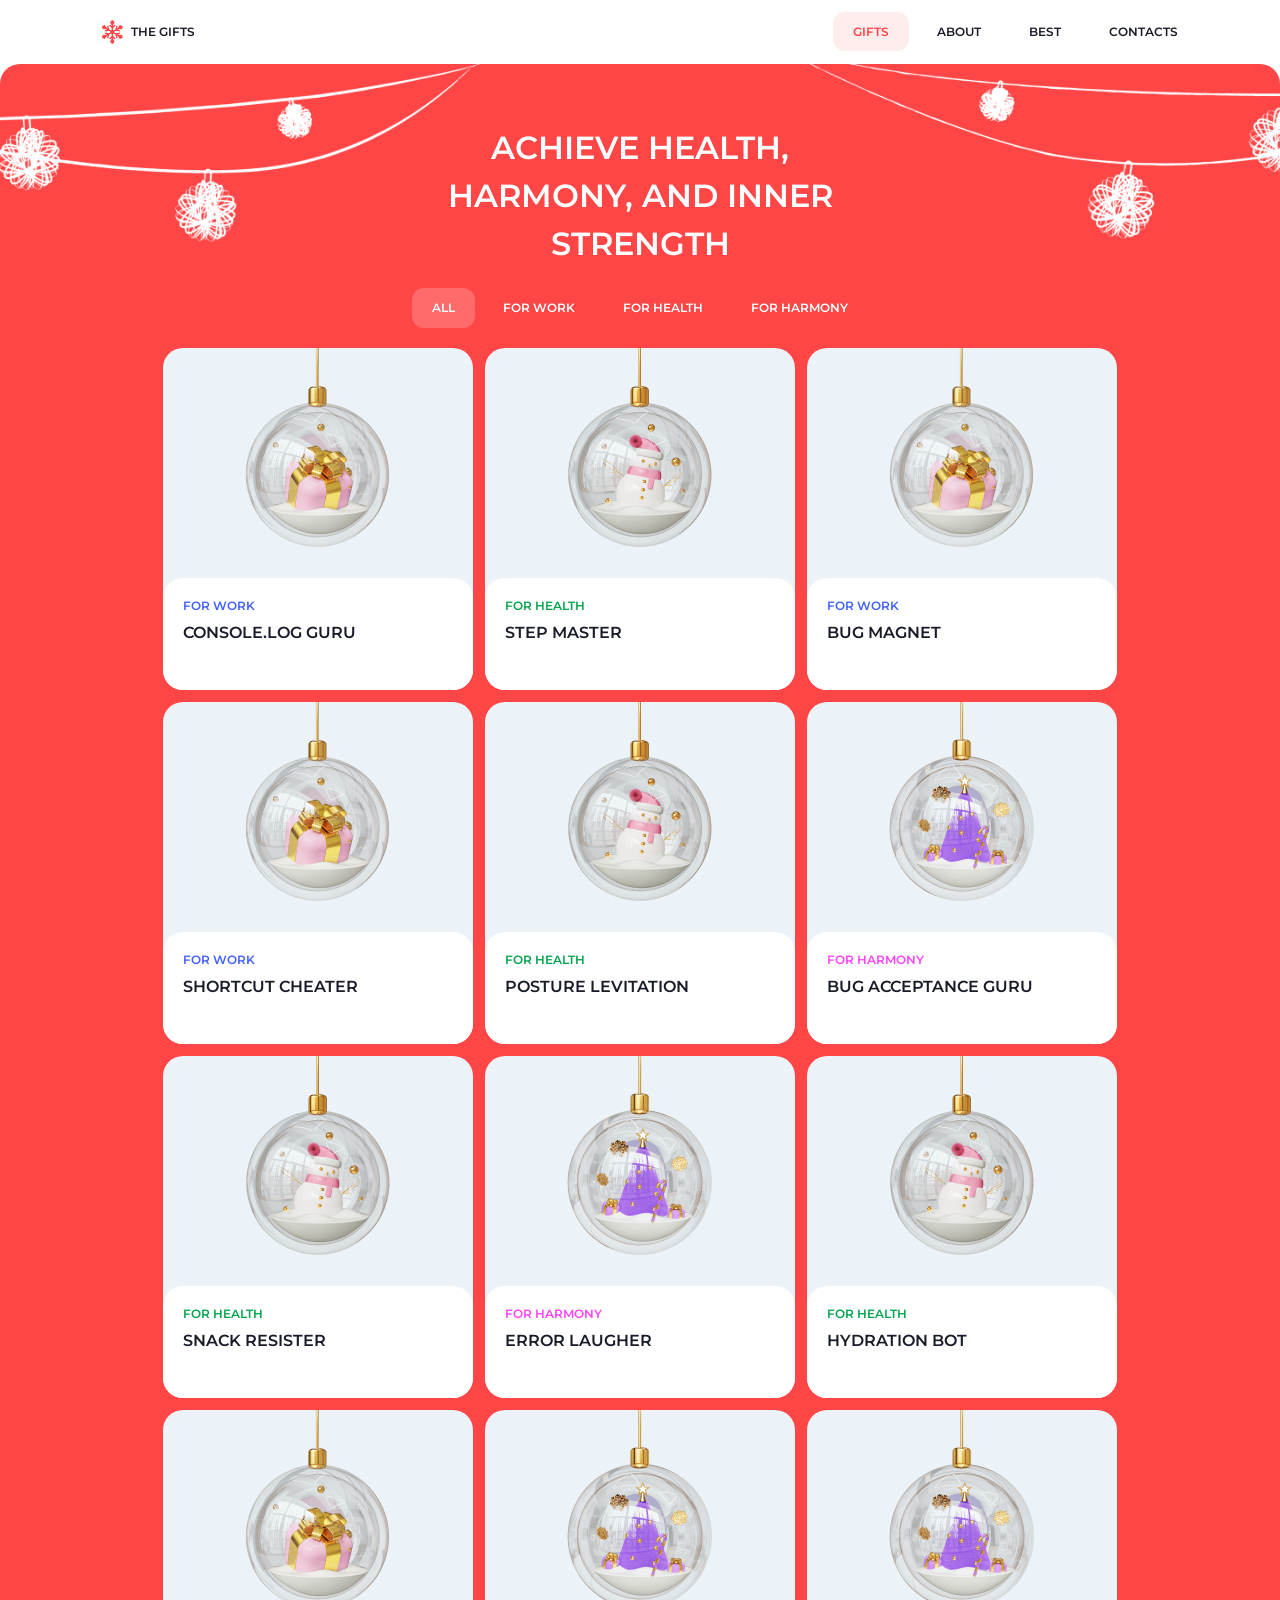
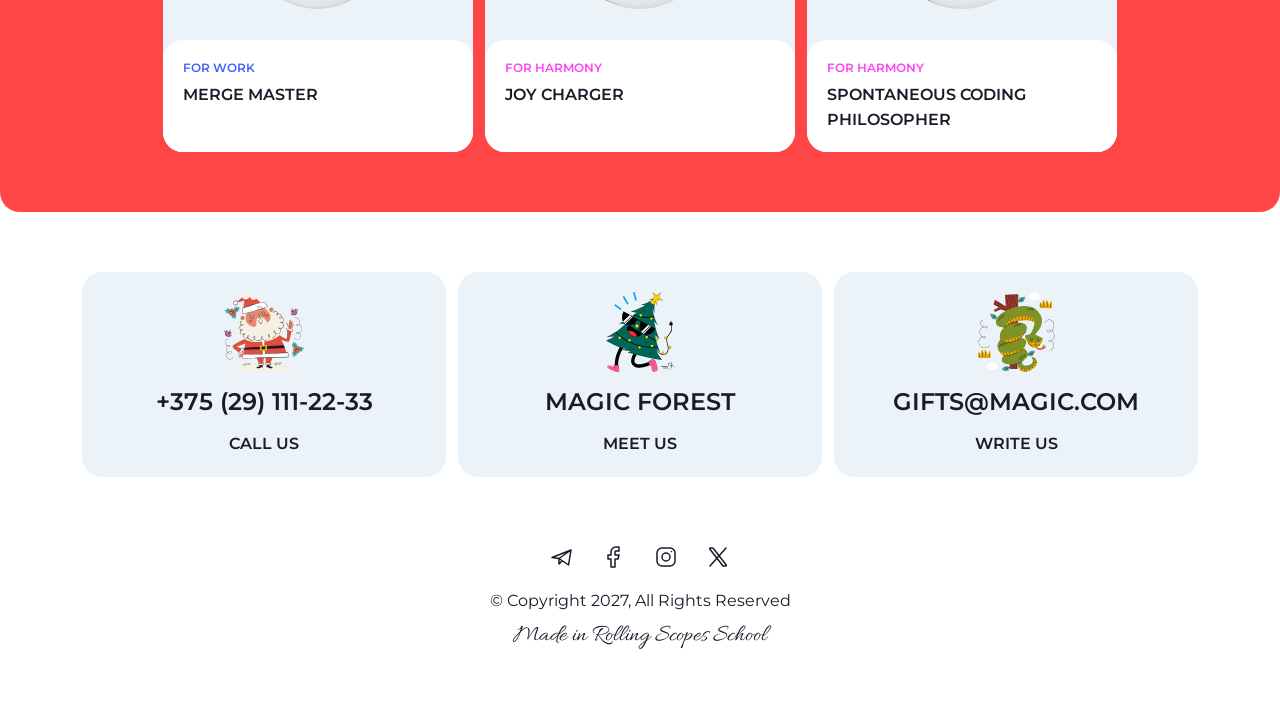
==== pages/gifts.html @ 82d33e36 "fix: remove stray tag" ====
<!DOCTYPE html>
<html lang="en">

<head>
  <meta charset="UTF-8">
  <meta name="viewport" content="width=device-width, initial-scale=1.0">
  <meta name="description" content="Best gifts in the best christmas shop">

  <link rel="icon" href="../images/Logo.svg" type="image/svg+xml" sizes="24x24">

  <link rel="stylesheet" href="../styles/main.css">

  <title>Gifts</title>
</head>

<body class="page">

  <header class="site-header page-max-width">
    <a class="logo flex-center" href="../">
      <img src="../images/Logo.svg" alt="Christmas Shop Logo">
      <h2 class="action-small"> the gifts </h2>
    </a>

    <nav class="flex-center">
      <ul class="header-nav flex-center action-small">
        <li><a class="header-nav-item current" href="../pages/gifts.html">gifts</a></li>
        <li><a class="header-nav-item" href="../about">about</a></li>
        <li><a class="header-nav-item" href="../best">best</a></li>
        <li><a class="header-nav-item" href="../contacts">contacts</a></li>
      </ul>
    </nav>

    <svg class="burger-icon" width="40" height="40" viewBox="0 0 40 40" fill="none" xmlns="http://www.w3.org/2000/svg">
      <path d="M10 16H30" stroke="#181C29" stroke-linecap="round" stroke-linejoin="round" />
      <path d="M10 24H30" stroke="#181C29" stroke-linecap="round" stroke-linejoin="round" />
    </svg>

    <div class="burger-wrapper burger-closed">
      <nav class="burger-menu action-large">
        <a class="burger-menu-item" href="../pages/gifts.html">gifts</a>
        <a class="burger-menu-item" href="../about">about</a>
        <a class="burger-menu-item" href="../best">best</a>
        <a class="burger-menu-item" href="../contacts">contacts</a>
      </nav>
    </div>
  </header>

  <main class="page-wrapper garland flex-center">
    <div class="page-max-width">
      <section class="gifts-section">
        <div class="section-container">
          <header class="max-width-430">
            <h1 class="solo-white">Achieve health, harmony, and inner strength</h1>
          </header>

          <ul class="filter white">
            <li><button class="filter-button action-small current-filter" data-filter="all">All</button></li>
            <li><button class="filter-button action-small" data-filter="work">For work</button></li>
            <li><button class="filter-button action-small" data-filter="health">For health</button></li>
            <li><button class="filter-button action-small" data-filter="harmony">For harmony</button></li>
          </ul>

          <div class="card-container gap-12 text-left">
            <article class="card" data-card-type="work">
              <div class="image-container">
                <img src="../images/gifts/gift-for-work.png" alt="Gift for work">
              </div>

              <div class="card-text">
                <span class="card-tag">For work</span>
                <h2 class="card-title">Console.log Guru</h2>
              </div>
            </article>

            <article class="card" data-card-type="health">
              <div class="image-container">
                <img src="../images/gifts/gift-for-health.png" alt="Gift for health">
              </div>

              <div class="card-text">
                <span class="card-tag">For health</span>
                <h2 class="card-title">Step master</h2>
              </div>
            </article>

            <article class="card" data-card-type="work">
              <div class="image-container">
                <img src="../images/gifts/gift-for-work.png" alt="Gift for work">
              </div>

              <div class="card-text">
                <span class="card-tag">For work</span>
                <h2 class="card-title">Bug Magnet</h2>
              </div>
            </article>

            <article class="card" data-card-type="work">
              <div class="image-container">
                <img src="../images/gifts/gift-for-work.png" alt="Gift for work">
              </div>

              <div class="card-text">
                <span class="card-tag">For work</span>
                <h2 class="card-title">Shortcut Cheater</h2>
              </div>
            </article>

            <article class="card" data-card-type="health">
              <div class="image-container">
                <img src="../images/gifts/gift-for-health.png" alt="Gift for health">
              </div>

              <div class="card-text">
                <span class="card-tag">For health</span>
                <h2 class="card-title">Posture Levitation</h2>
              </div>
            </article>

            <article class="card" data-card-type="harmony">
              <div class="image-container">
                <img src="../images/gifts/gift-for-harmony.png" alt="Gift for harmony">
              </div>

              <div class="card-text">
                <span class="card-tag">For harmony</span>
                <h2 class="card-title">Bug Acceptance Guru</h2>
              </div>
            </article>

            <article class="card" data-card-type="health">
              <div class="image-container">
                <img src="../images/gifts/gift-for-health.png" alt="Gift for health">
              </div>

              <div class="card-text">
                <span class="card-tag">For health</span>
                <h2 class="card-title">Snack Resister</h2>
              </div>
            </article>

            <article class="card" data-card-type="harmony">
              <div class="image-container">
                <img src="../images/gifts/gift-for-harmony.png" alt="Gift for harmony">
              </div>

              <div class="card-text">
                <span class="card-tag">For harmony</span>
                <h2 class="card-title">Error Laugher</h2>
              </div>
            </article>

            <article class="card" data-card-type="health">
              <div class="image-container">
                <img src="../images/gifts/gift-for-health.png" alt="Gift for health">
              </div>

              <div class="card-text">
                <span class="card-tag">For health</span>
                <h2 class="card-title">Hydration Bot</h2>
              </div>
            </article>

            <article class="card" data-card-type="work">
              <div class="image-container">
                <img src="../images/gifts/gift-for-work.png" alt="Gift for work">
              </div>

              <div class="card-text">
                <span class="card-tag">For work</span>
                <h2 class="card-title">Merge Master</h2>
              </div>
            </article>

            <article class="card" data-card-type="harmony">
              <div class="image-container">
                <img src="../images/gifts/gift-for-harmony.png" alt="Gift for harmony">
              </div>

              <div class="card-text">
                <span class="card-tag">For harmony</span>
                <h2 class="card-title">Joy Charger</h2>
              </div>
            </article>

            <article class="card" data-card-type="harmony">
              <div class="image-container">
                <img src="../images/gifts/gift-for-harmony.png" alt="Gift for harmony">
              </div>

              <div class="card-text">
                <span class="card-tag">For harmony</span>
                <h2 class="card-title">Spontaneous Coding Philosopher</h2>
              </div>
            </article>

          </div>
        </div>
      </section>
    </div>
  </main>

  <footer class="site-footer page-max-width">
    <div class="section-container">
      <nav class="nav-container">
        <ul class="footer-nav gap-12">
          <li class="nav-item-container">
            <a class="nav-item" href="tel:+375291112233">
              <div class="image-container">
                <img src="../images/footer_icons/santa-claus.svg" alt="Santa icon">
              </div>

              <p class="action-large text-hover">+375 (29) 111-22-33</p>
              <h3 class="text-hover">Call Us</h3>
            </a>
          </li>

          <li class="nav-item-container">
            <a class="nav-item" href="https://maps.app.goo.gl/f4bbJm4NXirY9v3dA">
              <div class="image-container">
                <img src="../images/footer_icons/christmas-tree.svg" alt="Christmas tree icon">
              </div>

              <p class="action-large text-hover">Magic forest</p>
              <h3 class="text-hover">Meet Us</h3>
            </a>
          </li>

          <li class="nav-item-container">
            <a class="nav-item" href="mailto:gifts@magic.com">
              <div class="image-container">
                <img src="../images/footer_icons/snake.svg" alt="Snake icon">
              </div>

              <p class="action-large text-hover">gifts@magic.com</p>
              <h3 class="text-hover">Write Us</h3>
            </a>
          </li>
        </ul>
      </nav>

      <div class="footer-container gap-12">
        <address>
          <ul class="social-media flex-center gap-12">
            <li>
              <a class="social-media-item" href="https://telegram.org">
                <svg width="24" height="24" viewBox="0 0 24 24" fill="none" xmlns="http://www.w3.org/2000/svg">
                  <path d="M9 13.5L18.5 20L21 5L2 12.5L9 13.5ZM21 5L9 13.5M9 13.5V19L12.2488 15.7229" stroke="#181C29"
                    stroke-width="1.5" stroke-linecap="round" stroke-linejoin="round" />
                </svg>
              </a>
            </li>

            <li>
              <a class="social-media-item" href="https://facebook.com">
                <svg width="24" height="24" viewBox="0 0 24 24" fill="none" xmlns="http://www.w3.org/2000/svg">
                  <path
                    d="M17 2H14C12.6739 2 11.4021 2.52678 10.4645 3.46447C9.52678 4.40215 9 5.67392 9 7V10H6V14H9V22H13V14H16L17 10H13V7C13 6.73478 13.1054 6.48043 13.2929 6.29289C13.4804 6.10536 13.7348 6 14 6H17V2Z"
                    stroke="#181C29" stroke-width="1.5" stroke-linecap="round" stroke-linejoin="round" />
                </svg>
              </a>
            </li>

            <li>
              <a class="social-media-item" href="https://instagram.com">
                <svg width="24" height="24" viewBox="0 0 24 24" fill="none" xmlns="http://www.w3.org/2000/svg">
                  <path
                    d="M12 16C14.2091 16 16 14.2091 16 12C16 9.79086 14.2091 8 12 8C9.79086 8 8 9.79086 8 12C8 14.2091 9.79086 16 12 16Z"
                    stroke="#181C29" stroke-width="1.5" stroke-linecap="round" stroke-linejoin="round" />
                  <path
                    d="M3 16V8C3 5.23858 5.23858 3 8 3H16C18.7614 3 21 5.23858 21 8V16C21 18.7614 18.7614 21 16 21H8C5.23858 21 3 18.7614 3 16Z"
                    stroke="#181C29" stroke-width="1.5" />
                  <path d="M17.5 6.51L17.51 6.49889" stroke="#181C29" stroke-width="1.5" stroke-linecap="round"
                    stroke-linejoin="round" />
                </svg>
              </a>
            </li>

            <li>
              <a class="social-media-item" href="https://x.com">
                <svg width="24" height="24" viewBox="0 0 24 24" fill="none" xmlns="http://www.w3.org/2000/svg">
                  <path
                    d="M16.8198 20.7684L3.75317 3.96836C3.44664 3.57425 3.72749 3 4.22678 3H6.70655C6.8917 3 7.06649 3.08548 7.18016 3.23164L20.2468 20.0316C20.5534 20.4258 20.2725 21 19.7732 21H17.2935C17.1083 21 16.9335 20.9145 16.8198 20.7684Z"
                    stroke="#181C29" stroke-width="1.5" />
                  <path d="M20 3L4 21" stroke="#181C29" stroke-width="1.5" stroke-linecap="round" />
                </svg>
              </a>
            </li>
          </ul>
        </address>

        <p>© Copyright 2027, All Rights Reserved</p>
        <a class="caption school-link" href="https://rs.school/courses">Made in Rolling Scopes School</a>
      </div>
    </div>
  </footer>

  <dialog class="card-modal" data-card-type="">
    <svg class="modal-close" width="40" height="40" viewBox="0 0 40 40" fill="none" xmlns="http://www.w3.org/2000/svg">
      <path d="M30 10L10 30" stroke="#181C29" stroke-width="2" stroke-linecap="round" stroke-linejoin="round" />
      <path d="M10 10L30 30" stroke="#181C29" stroke-width="2" stroke-linecap="round" stroke-linejoin="round" />
    </svg>

    <div class="image-container">
    </div>

    <div class="modal-text-wrapper">
      <span class="card-tag">Tag</span>
      <div class="modal-card-text">
        <h2 class="card-title">Title</h2>
        <p class="card-description">Description</p>
      </div>

      <div class="card-stats">
        <span class="stats-title">Adds superpowers to:</span>
        <div class="stats-wrapper">
          <div class="stat">
            <span class="stat-name">Live</span>
            <div class="stat-rating-wrapper">
              <span class="rating-amount">+0</span>
              <div class="rating-container">
                <svg width="16" height="16" viewBox="0 0 16 16" fill="none" xmlns="http://www.w3.org/2000/svg">
                  <path
                    d="M12.1959 9.88162L11.6482 9.56542L13.1158 9.17219L12.8732 8.26704L10.5005 8.90278L9.38146 8.25667C9.39689 8.17336 9.40538 8.08765 9.40538 7.99997C9.40538 7.91229 9.39692 7.82655 9.38146 7.74327L10.5005 7.09716L12.8732 7.7329L13.1158 6.82775L11.6482 6.43452L12.1959 6.11831L14.546 5.97725L14.8921 4.02063L13.0246 3.34203L11.7274 5.30677L11.1797 5.62297L11.5729 4.15545L10.6678 3.91293L10.032 6.28561L8.91226 6.93211C8.78247 6.82103 8.63242 6.73313 8.4683 6.67494V5.3828L10.2052 3.64586L9.5426 2.98325L8.46827 4.05755V3.42515L9.51792 1.32584L7.99976 0L6.48157 1.3259L7.53122 3.42521V4.05761L6.45689 2.98332L5.79429 3.64592L7.53119 5.38286V6.675C7.36708 6.73319 7.21702 6.82109 7.08724 6.93217L5.96746 6.28568L5.33171 3.91299L4.42656 4.15551L4.81979 5.62304L4.27213 5.30684L2.9749 3.34209L1.10742 4.02069L1.45349 5.97731L3.80362 6.11838L4.35128 6.43458L2.88375 6.82781L3.1263 7.73296L5.49898 7.09722L6.61807 7.74333C6.60264 7.82664 6.59414 7.91235 6.59414 8.00003C6.59414 8.08771 6.60261 8.17345 6.61807 8.25673L5.49898 8.90285L3.1263 8.2671L2.88375 9.17226L4.35128 9.56548L3.80362 9.88169L1.45349 10.0227L1.10742 11.9793L2.97493 12.6579L4.27216 10.6932L4.81985 10.377L4.42662 11.8445L5.33177 12.087L5.96752 9.71435L7.0873 9.06786C7.21708 9.17894 7.36714 9.26684 7.53125 9.32503V10.6172L5.79435 12.3541L6.45696 13.0167L7.53129 11.9424V12.5748L6.48163 14.6741L7.99983 16L9.51802 14.6741L8.46837 12.5748V11.9424L9.5427 13.0167L10.2053 12.3541L8.4684 10.6172V9.32503C8.63251 9.26684 8.78257 9.17894 8.91235 9.06786L10.0321 9.71435L10.6679 12.087L11.573 11.8445L11.1798 10.377L11.7275 10.6932L13.0247 12.6579L14.8922 11.9793L14.5462 10.0227L12.1959 9.88162Z"
                    fill="#FF4646" fill-opacity="0.1" />
                </svg>
                <svg width="16" height="16" viewBox="0 0 16 16" fill="none" xmlns="http://www.w3.org/2000/svg">
                  <path
                    d="M12.1959 9.88162L11.6482 9.56542L13.1158 9.17219L12.8732 8.26704L10.5005 8.90278L9.38146 8.25667C9.39689 8.17336 9.40538 8.08765 9.40538 7.99997C9.40538 7.91229 9.39692 7.82655 9.38146 7.74327L10.5005 7.09716L12.8732 7.7329L13.1158 6.82775L11.6482 6.43452L12.1959 6.11831L14.546 5.97725L14.8921 4.02063L13.0246 3.34203L11.7274 5.30677L11.1797 5.62297L11.5729 4.15545L10.6678 3.91293L10.032 6.28561L8.91226 6.93211C8.78247 6.82103 8.63242 6.73313 8.4683 6.67494V5.3828L10.2052 3.64586L9.5426 2.98325L8.46827 4.05755V3.42515L9.51792 1.32584L7.99976 0L6.48157 1.3259L7.53122 3.42521V4.05761L6.45689 2.98332L5.79429 3.64592L7.53119 5.38286V6.675C7.36708 6.73319 7.21702 6.82109 7.08724 6.93217L5.96746 6.28568L5.33171 3.91299L4.42656 4.15551L4.81979 5.62304L4.27213 5.30684L2.9749 3.34209L1.10742 4.02069L1.45349 5.97731L3.80362 6.11838L4.35128 6.43458L2.88375 6.82781L3.1263 7.73296L5.49898 7.09722L6.61807 7.74333C6.60264 7.82664 6.59414 7.91235 6.59414 8.00003C6.59414 8.08771 6.60261 8.17345 6.61807 8.25673L5.49898 8.90285L3.1263 8.2671L2.88375 9.17226L4.35128 9.56548L3.80362 9.88169L1.45349 10.0227L1.10742 11.9793L2.97493 12.6579L4.27216 10.6932L4.81985 10.377L4.42662 11.8445L5.33177 12.087L5.96752 9.71435L7.0873 9.06786C7.21708 9.17894 7.36714 9.26684 7.53125 9.32503V10.6172L5.79435 12.3541L6.45696 13.0167L7.53129 11.9424V12.5748L6.48163 14.6741L7.99983 16L9.51802 14.6741L8.46837 12.5748V11.9424L9.5427 13.0167L10.2053 12.3541L8.4684 10.6172V9.32503C8.63251 9.26684 8.78257 9.17894 8.91235 9.06786L10.0321 9.71435L10.6679 12.087L11.573 11.8445L11.1798 10.377L11.7275 10.6932L13.0247 12.6579L14.8922 11.9793L14.5462 10.0227L12.1959 9.88162Z"
                    fill="#FF4646" fill-opacity="0.1" />
                </svg>
                <svg width="16" height="16" viewBox="0 0 16 16" fill="none" xmlns="http://www.w3.org/2000/svg">
                  <path
                    d="M12.1959 9.88162L11.6482 9.56542L13.1158 9.17219L12.8732 8.26704L10.5005 8.90278L9.38146 8.25667C9.39689 8.17336 9.40538 8.08765 9.40538 7.99997C9.40538 7.91229 9.39692 7.82655 9.38146 7.74327L10.5005 7.09716L12.8732 7.7329L13.1158 6.82775L11.6482 6.43452L12.1959 6.11831L14.546 5.97725L14.8921 4.02063L13.0246 3.34203L11.7274 5.30677L11.1797 5.62297L11.5729 4.15545L10.6678 3.91293L10.032 6.28561L8.91226 6.93211C8.78247 6.82103 8.63242 6.73313 8.4683 6.67494V5.3828L10.2052 3.64586L9.5426 2.98325L8.46827 4.05755V3.42515L9.51792 1.32584L7.99976 0L6.48157 1.3259L7.53122 3.42521V4.05761L6.45689 2.98332L5.79429 3.64592L7.53119 5.38286V6.675C7.36708 6.73319 7.21702 6.82109 7.08724 6.93217L5.96746 6.28568L5.33171 3.91299L4.42656 4.15551L4.81979 5.62304L4.27213 5.30684L2.9749 3.34209L1.10742 4.02069L1.45349 5.97731L3.80362 6.11838L4.35128 6.43458L2.88375 6.82781L3.1263 7.73296L5.49898 7.09722L6.61807 7.74333C6.60264 7.82664 6.59414 7.91235 6.59414 8.00003C6.59414 8.08771 6.60261 8.17345 6.61807 8.25673L5.49898 8.90285L3.1263 8.2671L2.88375 9.17226L4.35128 9.56548L3.80362 9.88169L1.45349 10.0227L1.10742 11.9793L2.97493 12.6579L4.27216 10.6932L4.81985 10.377L4.42662 11.8445L5.33177 12.087L5.96752 9.71435L7.0873 9.06786C7.21708 9.17894 7.36714 9.26684 7.53125 9.32503V10.6172L5.79435 12.3541L6.45696 13.0167L7.53129 11.9424V12.5748L6.48163 14.6741L7.99983 16L9.51802 14.6741L8.46837 12.5748V11.9424L9.5427 13.0167L10.2053 12.3541L8.4684 10.6172V9.32503C8.63251 9.26684 8.78257 9.17894 8.91235 9.06786L10.0321 9.71435L10.6679 12.087L11.573 11.8445L11.1798 10.377L11.7275 10.6932L13.0247 12.6579L14.8922 11.9793L14.5462 10.0227L12.1959 9.88162Z"
                    fill="#FF4646" fill-opacity="0.1" />
                </svg>
                <svg width="16" height="16" viewBox="0 0 16 16" fill="none" xmlns="http://www.w3.org/2000/svg">
                  <path
                    d="M12.1959 9.88162L11.6482 9.56542L13.1158 9.17219L12.8732 8.26704L10.5005 8.90278L9.38146 8.25667C9.39689 8.17336 9.40538 8.08765 9.40538 7.99997C9.40538 7.91229 9.39692 7.82655 9.38146 7.74327L10.5005 7.09716L12.8732 7.7329L13.1158 6.82775L11.6482 6.43452L12.1959 6.11831L14.546 5.97725L14.8921 4.02063L13.0246 3.34203L11.7274 5.30677L11.1797 5.62297L11.5729 4.15545L10.6678 3.91293L10.032 6.28561L8.91226 6.93211C8.78247 6.82103 8.63242 6.73313 8.4683 6.67494V5.3828L10.2052 3.64586L9.5426 2.98325L8.46827 4.05755V3.42515L9.51792 1.32584L7.99976 0L6.48157 1.3259L7.53122 3.42521V4.05761L6.45689 2.98332L5.79429 3.64592L7.53119 5.38286V6.675C7.36708 6.73319 7.21702 6.82109 7.08724 6.93217L5.96746 6.28568L5.33171 3.91299L4.42656 4.15551L4.81979 5.62304L4.27213 5.30684L2.9749 3.34209L1.10742 4.02069L1.45349 5.97731L3.80362 6.11838L4.35128 6.43458L2.88375 6.82781L3.1263 7.73296L5.49898 7.09722L6.61807 7.74333C6.60264 7.82664 6.59414 7.91235 6.59414 8.00003C6.59414 8.08771 6.60261 8.17345 6.61807 8.25673L5.49898 8.90285L3.1263 8.2671L2.88375 9.17226L4.35128 9.56548L3.80362 9.88169L1.45349 10.0227L1.10742 11.9793L2.97493 12.6579L4.27216 10.6932L4.81985 10.377L4.42662 11.8445L5.33177 12.087L5.96752 9.71435L7.0873 9.06786C7.21708 9.17894 7.36714 9.26684 7.53125 9.32503V10.6172L5.79435 12.3541L6.45696 13.0167L7.53129 11.9424V12.5748L6.48163 14.6741L7.99983 16L9.51802 14.6741L8.46837 12.5748V11.9424L9.5427 13.0167L10.2053 12.3541L8.4684 10.6172V9.32503C8.63251 9.26684 8.78257 9.17894 8.91235 9.06786L10.0321 9.71435L10.6679 12.087L11.573 11.8445L11.1798 10.377L11.7275 10.6932L13.0247 12.6579L14.8922 11.9793L14.5462 10.0227L12.1959 9.88162Z"
                    fill="#FF4646" fill-opacity="0.1" />
                </svg>
                <svg width="16" height="16" viewBox="0 0 16 16" fill="none" xmlns="http://www.w3.org/2000/svg">
                  <path
                    d="M12.1959 9.88162L11.6482 9.56542L13.1158 9.17219L12.8732 8.26704L10.5005 8.90278L9.38146 8.25667C9.39689 8.17336 9.40538 8.08765 9.40538 7.99997C9.40538 7.91229 9.39692 7.82655 9.38146 7.74327L10.5005 7.09716L12.8732 7.7329L13.1158 6.82775L11.6482 6.43452L12.1959 6.11831L14.546 5.97725L14.8921 4.02063L13.0246 3.34203L11.7274 5.30677L11.1797 5.62297L11.5729 4.15545L10.6678 3.91293L10.032 6.28561L8.91226 6.93211C8.78247 6.82103 8.63242 6.73313 8.4683 6.67494V5.3828L10.2052 3.64586L9.5426 2.98325L8.46827 4.05755V3.42515L9.51792 1.32584L7.99976 0L6.48157 1.3259L7.53122 3.42521V4.05761L6.45689 2.98332L5.79429 3.64592L7.53119 5.38286V6.675C7.36708 6.73319 7.21702 6.82109 7.08724 6.93217L5.96746 6.28568L5.33171 3.91299L4.42656 4.15551L4.81979 5.62304L4.27213 5.30684L2.9749 3.34209L1.10742 4.02069L1.45349 5.97731L3.80362 6.11838L4.35128 6.43458L2.88375 6.82781L3.1263 7.73296L5.49898 7.09722L6.61807 7.74333C6.60264 7.82664 6.59414 7.91235 6.59414 8.00003C6.59414 8.08771 6.60261 8.17345 6.61807 8.25673L5.49898 8.90285L3.1263 8.2671L2.88375 9.17226L4.35128 9.56548L3.80362 9.88169L1.45349 10.0227L1.10742 11.9793L2.97493 12.6579L4.27216 10.6932L4.81985 10.377L4.42662 11.8445L5.33177 12.087L5.96752 9.71435L7.0873 9.06786C7.21708 9.17894 7.36714 9.26684 7.53125 9.32503V10.6172L5.79435 12.3541L6.45696 13.0167L7.53129 11.9424V12.5748L6.48163 14.6741L7.99983 16L9.51802 14.6741L8.46837 12.5748V11.9424L9.5427 13.0167L10.2053 12.3541L8.4684 10.6172V9.32503C8.63251 9.26684 8.78257 9.17894 8.91235 9.06786L10.0321 9.71435L10.6679 12.087L11.573 11.8445L11.1798 10.377L11.7275 10.6932L13.0247 12.6579L14.8922 11.9793L14.5462 10.0227L12.1959 9.88162Z"
                    fill="#FF4646" fill-opacity="0.1" />
                </svg>
              </div>
            </div>
          </div>

          <div class="stat">
            <span class="stat-name">Create</span>
            <div class="stat-rating-wrapper">
              <span class="rating-amount">+0</span>
              <div class="rating-container">
                <svg width="16" height="16" viewBox="0 0 16 16" fill="none" xmlns="http://www.w3.org/2000/svg">
                  <path
                    d="M12.1959 9.88162L11.6482 9.56542L13.1158 9.17219L12.8732 8.26704L10.5005 8.90278L9.38146 8.25667C9.39689 8.17336 9.40538 8.08765 9.40538 7.99997C9.40538 7.91229 9.39692 7.82655 9.38146 7.74327L10.5005 7.09716L12.8732 7.7329L13.1158 6.82775L11.6482 6.43452L12.1959 6.11831L14.546 5.97725L14.8921 4.02063L13.0246 3.34203L11.7274 5.30677L11.1797 5.62297L11.5729 4.15545L10.6678 3.91293L10.032 6.28561L8.91226 6.93211C8.78247 6.82103 8.63242 6.73313 8.4683 6.67494V5.3828L10.2052 3.64586L9.5426 2.98325L8.46827 4.05755V3.42515L9.51792 1.32584L7.99976 0L6.48157 1.3259L7.53122 3.42521V4.05761L6.45689 2.98332L5.79429 3.64592L7.53119 5.38286V6.675C7.36708 6.73319 7.21702 6.82109 7.08724 6.93217L5.96746 6.28568L5.33171 3.91299L4.42656 4.15551L4.81979 5.62304L4.27213 5.30684L2.9749 3.34209L1.10742 4.02069L1.45349 5.97731L3.80362 6.11838L4.35128 6.43458L2.88375 6.82781L3.1263 7.73296L5.49898 7.09722L6.61807 7.74333C6.60264 7.82664 6.59414 7.91235 6.59414 8.00003C6.59414 8.08771 6.60261 8.17345 6.61807 8.25673L5.49898 8.90285L3.1263 8.2671L2.88375 9.17226L4.35128 9.56548L3.80362 9.88169L1.45349 10.0227L1.10742 11.9793L2.97493 12.6579L4.27216 10.6932L4.81985 10.377L4.42662 11.8445L5.33177 12.087L5.96752 9.71435L7.0873 9.06786C7.21708 9.17894 7.36714 9.26684 7.53125 9.32503V10.6172L5.79435 12.3541L6.45696 13.0167L7.53129 11.9424V12.5748L6.48163 14.6741L7.99983 16L9.51802 14.6741L8.46837 12.5748V11.9424L9.5427 13.0167L10.2053 12.3541L8.4684 10.6172V9.32503C8.63251 9.26684 8.78257 9.17894 8.91235 9.06786L10.0321 9.71435L10.6679 12.087L11.573 11.8445L11.1798 10.377L11.7275 10.6932L13.0247 12.6579L14.8922 11.9793L14.5462 10.0227L12.1959 9.88162Z"
                    fill="#FF4646" fill-opacity="0.1" />
                </svg>
                <svg width="16" height="16" viewBox="0 0 16 16" fill="none" xmlns="http://www.w3.org/2000/svg">
                  <path
                    d="M12.1959 9.88162L11.6482 9.56542L13.1158 9.17219L12.8732 8.26704L10.5005 8.90278L9.38146 8.25667C9.39689 8.17336 9.40538 8.08765 9.40538 7.99997C9.40538 7.91229 9.39692 7.82655 9.38146 7.74327L10.5005 7.09716L12.8732 7.7329L13.1158 6.82775L11.6482 6.43452L12.1959 6.11831L14.546 5.97725L14.8921 4.02063L13.0246 3.34203L11.7274 5.30677L11.1797 5.62297L11.5729 4.15545L10.6678 3.91293L10.032 6.28561L8.91226 6.93211C8.78247 6.82103 8.63242 6.73313 8.4683 6.67494V5.3828L10.2052 3.64586L9.5426 2.98325L8.46827 4.05755V3.42515L9.51792 1.32584L7.99976 0L6.48157 1.3259L7.53122 3.42521V4.05761L6.45689 2.98332L5.79429 3.64592L7.53119 5.38286V6.675C7.36708 6.73319 7.21702 6.82109 7.08724 6.93217L5.96746 6.28568L5.33171 3.91299L4.42656 4.15551L4.81979 5.62304L4.27213 5.30684L2.9749 3.34209L1.10742 4.02069L1.45349 5.97731L3.80362 6.11838L4.35128 6.43458L2.88375 6.82781L3.1263 7.73296L5.49898 7.09722L6.61807 7.74333C6.60264 7.82664 6.59414 7.91235 6.59414 8.00003C6.59414 8.08771 6.60261 8.17345 6.61807 8.25673L5.49898 8.90285L3.1263 8.2671L2.88375 9.17226L4.35128 9.56548L3.80362 9.88169L1.45349 10.0227L1.10742 11.9793L2.97493 12.6579L4.27216 10.6932L4.81985 10.377L4.42662 11.8445L5.33177 12.087L5.96752 9.71435L7.0873 9.06786C7.21708 9.17894 7.36714 9.26684 7.53125 9.32503V10.6172L5.79435 12.3541L6.45696 13.0167L7.53129 11.9424V12.5748L6.48163 14.6741L7.99983 16L9.51802 14.6741L8.46837 12.5748V11.9424L9.5427 13.0167L10.2053 12.3541L8.4684 10.6172V9.32503C8.63251 9.26684 8.78257 9.17894 8.91235 9.06786L10.0321 9.71435L10.6679 12.087L11.573 11.8445L11.1798 10.377L11.7275 10.6932L13.0247 12.6579L14.8922 11.9793L14.5462 10.0227L12.1959 9.88162Z"
                    fill="#FF4646" fill-opacity="0.1" />
                </svg>
                <svg width="16" height="16" viewBox="0 0 16 16" fill="none" xmlns="http://www.w3.org/2000/svg">
                  <path
                    d="M12.1959 9.88162L11.6482 9.56542L13.1158 9.17219L12.8732 8.26704L10.5005 8.90278L9.38146 8.25667C9.39689 8.17336 9.40538 8.08765 9.40538 7.99997C9.40538 7.91229 9.39692 7.82655 9.38146 7.74327L10.5005 7.09716L12.8732 7.7329L13.1158 6.82775L11.6482 6.43452L12.1959 6.11831L14.546 5.97725L14.8921 4.02063L13.0246 3.34203L11.7274 5.30677L11.1797 5.62297L11.5729 4.15545L10.6678 3.91293L10.032 6.28561L8.91226 6.93211C8.78247 6.82103 8.63242 6.73313 8.4683 6.67494V5.3828L10.2052 3.64586L9.5426 2.98325L8.46827 4.05755V3.42515L9.51792 1.32584L7.99976 0L6.48157 1.3259L7.53122 3.42521V4.05761L6.45689 2.98332L5.79429 3.64592L7.53119 5.38286V6.675C7.36708 6.73319 7.21702 6.82109 7.08724 6.93217L5.96746 6.28568L5.33171 3.91299L4.42656 4.15551L4.81979 5.62304L4.27213 5.30684L2.9749 3.34209L1.10742 4.02069L1.45349 5.97731L3.80362 6.11838L4.35128 6.43458L2.88375 6.82781L3.1263 7.73296L5.49898 7.09722L6.61807 7.74333C6.60264 7.82664 6.59414 7.91235 6.59414 8.00003C6.59414 8.08771 6.60261 8.17345 6.61807 8.25673L5.49898 8.90285L3.1263 8.2671L2.88375 9.17226L4.35128 9.56548L3.80362 9.88169L1.45349 10.0227L1.10742 11.9793L2.97493 12.6579L4.27216 10.6932L4.81985 10.377L4.42662 11.8445L5.33177 12.087L5.96752 9.71435L7.0873 9.06786C7.21708 9.17894 7.36714 9.26684 7.53125 9.32503V10.6172L5.79435 12.3541L6.45696 13.0167L7.53129 11.9424V12.5748L6.48163 14.6741L7.99983 16L9.51802 14.6741L8.46837 12.5748V11.9424L9.5427 13.0167L10.2053 12.3541L8.4684 10.6172V9.32503C8.63251 9.26684 8.78257 9.17894 8.91235 9.06786L10.0321 9.71435L10.6679 12.087L11.573 11.8445L11.1798 10.377L11.7275 10.6932L13.0247 12.6579L14.8922 11.9793L14.5462 10.0227L12.1959 9.88162Z"
                    fill="#FF4646" fill-opacity="0.1" />
                </svg>
                <svg width="16" height="16" viewBox="0 0 16 16" fill="none" xmlns="http://www.w3.org/2000/svg">
                  <path
                    d="M12.1959 9.88162L11.6482 9.56542L13.1158 9.17219L12.8732 8.26704L10.5005 8.90278L9.38146 8.25667C9.39689 8.17336 9.40538 8.08765 9.40538 7.99997C9.40538 7.91229 9.39692 7.82655 9.38146 7.74327L10.5005 7.09716L12.8732 7.7329L13.1158 6.82775L11.6482 6.43452L12.1959 6.11831L14.546 5.97725L14.8921 4.02063L13.0246 3.34203L11.7274 5.30677L11.1797 5.62297L11.5729 4.15545L10.6678 3.91293L10.032 6.28561L8.91226 6.93211C8.78247 6.82103 8.63242 6.73313 8.4683 6.67494V5.3828L10.2052 3.64586L9.5426 2.98325L8.46827 4.05755V3.42515L9.51792 1.32584L7.99976 0L6.48157 1.3259L7.53122 3.42521V4.05761L6.45689 2.98332L5.79429 3.64592L7.53119 5.38286V6.675C7.36708 6.73319 7.21702 6.82109 7.08724 6.93217L5.96746 6.28568L5.33171 3.91299L4.42656 4.15551L4.81979 5.62304L4.27213 5.30684L2.9749 3.34209L1.10742 4.02069L1.45349 5.97731L3.80362 6.11838L4.35128 6.43458L2.88375 6.82781L3.1263 7.73296L5.49898 7.09722L6.61807 7.74333C6.60264 7.82664 6.59414 7.91235 6.59414 8.00003C6.59414 8.08771 6.60261 8.17345 6.61807 8.25673L5.49898 8.90285L3.1263 8.2671L2.88375 9.17226L4.35128 9.56548L3.80362 9.88169L1.45349 10.0227L1.10742 11.9793L2.97493 12.6579L4.27216 10.6932L4.81985 10.377L4.42662 11.8445L5.33177 12.087L5.96752 9.71435L7.0873 9.06786C7.21708 9.17894 7.36714 9.26684 7.53125 9.32503V10.6172L5.79435 12.3541L6.45696 13.0167L7.53129 11.9424V12.5748L6.48163 14.6741L7.99983 16L9.51802 14.6741L8.46837 12.5748V11.9424L9.5427 13.0167L10.2053 12.3541L8.4684 10.6172V9.32503C8.63251 9.26684 8.78257 9.17894 8.91235 9.06786L10.0321 9.71435L10.6679 12.087L11.573 11.8445L11.1798 10.377L11.7275 10.6932L13.0247 12.6579L14.8922 11.9793L14.5462 10.0227L12.1959 9.88162Z"
                    fill="#FF4646" fill-opacity="0.1" />
                </svg>
                <svg width="16" height="16" viewBox="0 0 16 16" fill="none" xmlns="http://www.w3.org/2000/svg">
                  <path
                    d="M12.1959 9.88162L11.6482 9.56542L13.1158 9.17219L12.8732 8.26704L10.5005 8.90278L9.38146 8.25667C9.39689 8.17336 9.40538 8.08765 9.40538 7.99997C9.40538 7.91229 9.39692 7.82655 9.38146 7.74327L10.5005 7.09716L12.8732 7.7329L13.1158 6.82775L11.6482 6.43452L12.1959 6.11831L14.546 5.97725L14.8921 4.02063L13.0246 3.34203L11.7274 5.30677L11.1797 5.62297L11.5729 4.15545L10.6678 3.91293L10.032 6.28561L8.91226 6.93211C8.78247 6.82103 8.63242 6.73313 8.4683 6.67494V5.3828L10.2052 3.64586L9.5426 2.98325L8.46827 4.05755V3.42515L9.51792 1.32584L7.99976 0L6.48157 1.3259L7.53122 3.42521V4.05761L6.45689 2.98332L5.79429 3.64592L7.53119 5.38286V6.675C7.36708 6.73319 7.21702 6.82109 7.08724 6.93217L5.96746 6.28568L5.33171 3.91299L4.42656 4.15551L4.81979 5.62304L4.27213 5.30684L2.9749 3.34209L1.10742 4.02069L1.45349 5.97731L3.80362 6.11838L4.35128 6.43458L2.88375 6.82781L3.1263 7.73296L5.49898 7.09722L6.61807 7.74333C6.60264 7.82664 6.59414 7.91235 6.59414 8.00003C6.59414 8.08771 6.60261 8.17345 6.61807 8.25673L5.49898 8.90285L3.1263 8.2671L2.88375 9.17226L4.35128 9.56548L3.80362 9.88169L1.45349 10.0227L1.10742 11.9793L2.97493 12.6579L4.27216 10.6932L4.81985 10.377L4.42662 11.8445L5.33177 12.087L5.96752 9.71435L7.0873 9.06786C7.21708 9.17894 7.36714 9.26684 7.53125 9.32503V10.6172L5.79435 12.3541L6.45696 13.0167L7.53129 11.9424V12.5748L6.48163 14.6741L7.99983 16L9.51802 14.6741L8.46837 12.5748V11.9424L9.5427 13.0167L10.2053 12.3541L8.4684 10.6172V9.32503C8.63251 9.26684 8.78257 9.17894 8.91235 9.06786L10.0321 9.71435L10.6679 12.087L11.573 11.8445L11.1798 10.377L11.7275 10.6932L13.0247 12.6579L14.8922 11.9793L14.5462 10.0227L12.1959 9.88162Z"
                    fill="#FF4646" fill-opacity="0.1" />
                </svg>
              </div>
            </div>
          </div>

          <div class="stat">
            <span class="stat-name">Love</span>
            <div class="stat-rating-wrapper">
              <span class="rating-amount">+0</span>
              <div class="rating-container">
                <svg width="16" height="16" viewBox="0 0 16 16" fill="none" xmlns="http://www.w3.org/2000/svg">
                  <path
                    d="M12.1959 9.88162L11.6482 9.56542L13.1158 9.17219L12.8732 8.26704L10.5005 8.90278L9.38146 8.25667C9.39689 8.17336 9.40538 8.08765 9.40538 7.99997C9.40538 7.91229 9.39692 7.82655 9.38146 7.74327L10.5005 7.09716L12.8732 7.7329L13.1158 6.82775L11.6482 6.43452L12.1959 6.11831L14.546 5.97725L14.8921 4.02063L13.0246 3.34203L11.7274 5.30677L11.1797 5.62297L11.5729 4.15545L10.6678 3.91293L10.032 6.28561L8.91226 6.93211C8.78247 6.82103 8.63242 6.73313 8.4683 6.67494V5.3828L10.2052 3.64586L9.5426 2.98325L8.46827 4.05755V3.42515L9.51792 1.32584L7.99976 0L6.48157 1.3259L7.53122 3.42521V4.05761L6.45689 2.98332L5.79429 3.64592L7.53119 5.38286V6.675C7.36708 6.73319 7.21702 6.82109 7.08724 6.93217L5.96746 6.28568L5.33171 3.91299L4.42656 4.15551L4.81979 5.62304L4.27213 5.30684L2.9749 3.34209L1.10742 4.02069L1.45349 5.97731L3.80362 6.11838L4.35128 6.43458L2.88375 6.82781L3.1263 7.73296L5.49898 7.09722L6.61807 7.74333C6.60264 7.82664 6.59414 7.91235 6.59414 8.00003C6.59414 8.08771 6.60261 8.17345 6.61807 8.25673L5.49898 8.90285L3.1263 8.2671L2.88375 9.17226L4.35128 9.56548L3.80362 9.88169L1.45349 10.0227L1.10742 11.9793L2.97493 12.6579L4.27216 10.6932L4.81985 10.377L4.42662 11.8445L5.33177 12.087L5.96752 9.71435L7.0873 9.06786C7.21708 9.17894 7.36714 9.26684 7.53125 9.32503V10.6172L5.79435 12.3541L6.45696 13.0167L7.53129 11.9424V12.5748L6.48163 14.6741L7.99983 16L9.51802 14.6741L8.46837 12.5748V11.9424L9.5427 13.0167L10.2053 12.3541L8.4684 10.6172V9.32503C8.63251 9.26684 8.78257 9.17894 8.91235 9.06786L10.0321 9.71435L10.6679 12.087L11.573 11.8445L11.1798 10.377L11.7275 10.6932L13.0247 12.6579L14.8922 11.9793L14.5462 10.0227L12.1959 9.88162Z"
                    fill="#FF4646" fill-opacity="0.1" />
                </svg>
                <svg width="16" height="16" viewBox="0 0 16 16" fill="none" xmlns="http://www.w3.org/2000/svg">
                  <path
                    d="M12.1959 9.88162L11.6482 9.56542L13.1158 9.17219L12.8732 8.26704L10.5005 8.90278L9.38146 8.25667C9.39689 8.17336 9.40538 8.08765 9.40538 7.99997C9.40538 7.91229 9.39692 7.82655 9.38146 7.74327L10.5005 7.09716L12.8732 7.7329L13.1158 6.82775L11.6482 6.43452L12.1959 6.11831L14.546 5.97725L14.8921 4.02063L13.0246 3.34203L11.7274 5.30677L11.1797 5.62297L11.5729 4.15545L10.6678 3.91293L10.032 6.28561L8.91226 6.93211C8.78247 6.82103 8.63242 6.73313 8.4683 6.67494V5.3828L10.2052 3.64586L9.5426 2.98325L8.46827 4.05755V3.42515L9.51792 1.32584L7.99976 0L6.48157 1.3259L7.53122 3.42521V4.05761L6.45689 2.98332L5.79429 3.64592L7.53119 5.38286V6.675C7.36708 6.73319 7.21702 6.82109 7.08724 6.93217L5.96746 6.28568L5.33171 3.91299L4.42656 4.15551L4.81979 5.62304L4.27213 5.30684L2.9749 3.34209L1.10742 4.02069L1.45349 5.97731L3.80362 6.11838L4.35128 6.43458L2.88375 6.82781L3.1263 7.73296L5.49898 7.09722L6.61807 7.74333C6.60264 7.82664 6.59414 7.91235 6.59414 8.00003C6.59414 8.08771 6.60261 8.17345 6.61807 8.25673L5.49898 8.90285L3.1263 8.2671L2.88375 9.17226L4.35128 9.56548L3.80362 9.88169L1.45349 10.0227L1.10742 11.9793L2.97493 12.6579L4.27216 10.6932L4.81985 10.377L4.42662 11.8445L5.33177 12.087L5.96752 9.71435L7.0873 9.06786C7.21708 9.17894 7.36714 9.26684 7.53125 9.32503V10.6172L5.79435 12.3541L6.45696 13.0167L7.53129 11.9424V12.5748L6.48163 14.6741L7.99983 16L9.51802 14.6741L8.46837 12.5748V11.9424L9.5427 13.0167L10.2053 12.3541L8.4684 10.6172V9.32503C8.63251 9.26684 8.78257 9.17894 8.91235 9.06786L10.0321 9.71435L10.6679 12.087L11.573 11.8445L11.1798 10.377L11.7275 10.6932L13.0247 12.6579L14.8922 11.9793L14.5462 10.0227L12.1959 9.88162Z"
                    fill="#FF4646" fill-opacity="0.1" />
                </svg>
                <svg width="16" height="16" viewBox="0 0 16 16" fill="none" xmlns="http://www.w3.org/2000/svg">
                  <path
                    d="M12.1959 9.88162L11.6482 9.56542L13.1158 9.17219L12.8732 8.26704L10.5005 8.90278L9.38146 8.25667C9.39689 8.17336 9.40538 8.08765 9.40538 7.99997C9.40538 7.91229 9.39692 7.82655 9.38146 7.74327L10.5005 7.09716L12.8732 7.7329L13.1158 6.82775L11.6482 6.43452L12.1959 6.11831L14.546 5.97725L14.8921 4.02063L13.0246 3.34203L11.7274 5.30677L11.1797 5.62297L11.5729 4.15545L10.6678 3.91293L10.032 6.28561L8.91226 6.93211C8.78247 6.82103 8.63242 6.73313 8.4683 6.67494V5.3828L10.2052 3.64586L9.5426 2.98325L8.46827 4.05755V3.42515L9.51792 1.32584L7.99976 0L6.48157 1.3259L7.53122 3.42521V4.05761L6.45689 2.98332L5.79429 3.64592L7.53119 5.38286V6.675C7.36708 6.73319 7.21702 6.82109 7.08724 6.93217L5.96746 6.28568L5.33171 3.91299L4.42656 4.15551L4.81979 5.62304L4.27213 5.30684L2.9749 3.34209L1.10742 4.02069L1.45349 5.97731L3.80362 6.11838L4.35128 6.43458L2.88375 6.82781L3.1263 7.73296L5.49898 7.09722L6.61807 7.74333C6.60264 7.82664 6.59414 7.91235 6.59414 8.00003C6.59414 8.08771 6.60261 8.17345 6.61807 8.25673L5.49898 8.90285L3.1263 8.2671L2.88375 9.17226L4.35128 9.56548L3.80362 9.88169L1.45349 10.0227L1.10742 11.9793L2.97493 12.6579L4.27216 10.6932L4.81985 10.377L4.42662 11.8445L5.33177 12.087L5.96752 9.71435L7.0873 9.06786C7.21708 9.17894 7.36714 9.26684 7.53125 9.32503V10.6172L5.79435 12.3541L6.45696 13.0167L7.53129 11.9424V12.5748L6.48163 14.6741L7.99983 16L9.51802 14.6741L8.46837 12.5748V11.9424L9.5427 13.0167L10.2053 12.3541L8.4684 10.6172V9.32503C8.63251 9.26684 8.78257 9.17894 8.91235 9.06786L10.0321 9.71435L10.6679 12.087L11.573 11.8445L11.1798 10.377L11.7275 10.6932L13.0247 12.6579L14.8922 11.9793L14.5462 10.0227L12.1959 9.88162Z"
                    fill="#FF4646" fill-opacity="0.1" />
                </svg>
                <svg width="16" height="16" viewBox="0 0 16 16" fill="none" xmlns="http://www.w3.org/2000/svg">
                  <path
                    d="M12.1959 9.88162L11.6482 9.56542L13.1158 9.17219L12.8732 8.26704L10.5005 8.90278L9.38146 8.25667C9.39689 8.17336 9.40538 8.08765 9.40538 7.99997C9.40538 7.91229 9.39692 7.82655 9.38146 7.74327L10.5005 7.09716L12.8732 7.7329L13.1158 6.82775L11.6482 6.43452L12.1959 6.11831L14.546 5.97725L14.8921 4.02063L13.0246 3.34203L11.7274 5.30677L11.1797 5.62297L11.5729 4.15545L10.6678 3.91293L10.032 6.28561L8.91226 6.93211C8.78247 6.82103 8.63242 6.73313 8.4683 6.67494V5.3828L10.2052 3.64586L9.5426 2.98325L8.46827 4.05755V3.42515L9.51792 1.32584L7.99976 0L6.48157 1.3259L7.53122 3.42521V4.05761L6.45689 2.98332L5.79429 3.64592L7.53119 5.38286V6.675C7.36708 6.73319 7.21702 6.82109 7.08724 6.93217L5.96746 6.28568L5.33171 3.91299L4.42656 4.15551L4.81979 5.62304L4.27213 5.30684L2.9749 3.34209L1.10742 4.02069L1.45349 5.97731L3.80362 6.11838L4.35128 6.43458L2.88375 6.82781L3.1263 7.73296L5.49898 7.09722L6.61807 7.74333C6.60264 7.82664 6.59414 7.91235 6.59414 8.00003C6.59414 8.08771 6.60261 8.17345 6.61807 8.25673L5.49898 8.90285L3.1263 8.2671L2.88375 9.17226L4.35128 9.56548L3.80362 9.88169L1.45349 10.0227L1.10742 11.9793L2.97493 12.6579L4.27216 10.6932L4.81985 10.377L4.42662 11.8445L5.33177 12.087L5.96752 9.71435L7.0873 9.06786C7.21708 9.17894 7.36714 9.26684 7.53125 9.32503V10.6172L5.79435 12.3541L6.45696 13.0167L7.53129 11.9424V12.5748L6.48163 14.6741L7.99983 16L9.51802 14.6741L8.46837 12.5748V11.9424L9.5427 13.0167L10.2053 12.3541L8.4684 10.6172V9.32503C8.63251 9.26684 8.78257 9.17894 8.91235 9.06786L10.0321 9.71435L10.6679 12.087L11.573 11.8445L11.1798 10.377L11.7275 10.6932L13.0247 12.6579L14.8922 11.9793L14.5462 10.0227L12.1959 9.88162Z"
                    fill="#FF4646" fill-opacity="0.1" />
                </svg>
                <svg width="16" height="16" viewBox="0 0 16 16" fill="none" xmlns="http://www.w3.org/2000/svg">
                  <path
                    d="M12.1959 9.88162L11.6482 9.56542L13.1158 9.17219L12.8732 8.26704L10.5005 8.90278L9.38146 8.25667C9.39689 8.17336 9.40538 8.08765 9.40538 7.99997C9.40538 7.91229 9.39692 7.82655 9.38146 7.74327L10.5005 7.09716L12.8732 7.7329L13.1158 6.82775L11.6482 6.43452L12.1959 6.11831L14.546 5.97725L14.8921 4.02063L13.0246 3.34203L11.7274 5.30677L11.1797 5.62297L11.5729 4.15545L10.6678 3.91293L10.032 6.28561L8.91226 6.93211C8.78247 6.82103 8.63242 6.73313 8.4683 6.67494V5.3828L10.2052 3.64586L9.5426 2.98325L8.46827 4.05755V3.42515L9.51792 1.32584L7.99976 0L6.48157 1.3259L7.53122 3.42521V4.05761L6.45689 2.98332L5.79429 3.64592L7.53119 5.38286V6.675C7.36708 6.73319 7.21702 6.82109 7.08724 6.93217L5.96746 6.28568L5.33171 3.91299L4.42656 4.15551L4.81979 5.62304L4.27213 5.30684L2.9749 3.34209L1.10742 4.02069L1.45349 5.97731L3.80362 6.11838L4.35128 6.43458L2.88375 6.82781L3.1263 7.73296L5.49898 7.09722L6.61807 7.74333C6.60264 7.82664 6.59414 7.91235 6.59414 8.00003C6.59414 8.08771 6.60261 8.17345 6.61807 8.25673L5.49898 8.90285L3.1263 8.2671L2.88375 9.17226L4.35128 9.56548L3.80362 9.88169L1.45349 10.0227L1.10742 11.9793L2.97493 12.6579L4.27216 10.6932L4.81985 10.377L4.42662 11.8445L5.33177 12.087L5.96752 9.71435L7.0873 9.06786C7.21708 9.17894 7.36714 9.26684 7.53125 9.32503V10.6172L5.79435 12.3541L6.45696 13.0167L7.53129 11.9424V12.5748L6.48163 14.6741L7.99983 16L9.51802 14.6741L8.46837 12.5748V11.9424L9.5427 13.0167L10.2053 12.3541L8.4684 10.6172V9.32503C8.63251 9.26684 8.78257 9.17894 8.91235 9.06786L10.0321 9.71435L10.6679 12.087L11.573 11.8445L11.1798 10.377L11.7275 10.6932L13.0247 12.6579L14.8922 11.9793L14.5462 10.0227L12.1959 9.88162Z"
                    fill="#FF4646" fill-opacity="0.1" />
                </svg>
              </div>
            </div>
          </div>

          <div class="stat">
            <span class="stat-name">Dream</span>
            <div class="stat-rating-wrapper">
              <span class="rating-amount">+0</span>
              <div class="rating-container">
                <svg width="16" height="16" viewBox="0 0 16 16" fill="none" xmlns="http://www.w3.org/2000/svg">
                  <path
                    d="M12.1959 9.88162L11.6482 9.56542L13.1158 9.17219L12.8732 8.26704L10.5005 8.90278L9.38146 8.25667C9.39689 8.17336 9.40538 8.08765 9.40538 7.99997C9.40538 7.91229 9.39692 7.82655 9.38146 7.74327L10.5005 7.09716L12.8732 7.7329L13.1158 6.82775L11.6482 6.43452L12.1959 6.11831L14.546 5.97725L14.8921 4.02063L13.0246 3.34203L11.7274 5.30677L11.1797 5.62297L11.5729 4.15545L10.6678 3.91293L10.032 6.28561L8.91226 6.93211C8.78247 6.82103 8.63242 6.73313 8.4683 6.67494V5.3828L10.2052 3.64586L9.5426 2.98325L8.46827 4.05755V3.42515L9.51792 1.32584L7.99976 0L6.48157 1.3259L7.53122 3.42521V4.05761L6.45689 2.98332L5.79429 3.64592L7.53119 5.38286V6.675C7.36708 6.73319 7.21702 6.82109 7.08724 6.93217L5.96746 6.28568L5.33171 3.91299L4.42656 4.15551L4.81979 5.62304L4.27213 5.30684L2.9749 3.34209L1.10742 4.02069L1.45349 5.97731L3.80362 6.11838L4.35128 6.43458L2.88375 6.82781L3.1263 7.73296L5.49898 7.09722L6.61807 7.74333C6.60264 7.82664 6.59414 7.91235 6.59414 8.00003C6.59414 8.08771 6.60261 8.17345 6.61807 8.25673L5.49898 8.90285L3.1263 8.2671L2.88375 9.17226L4.35128 9.56548L3.80362 9.88169L1.45349 10.0227L1.10742 11.9793L2.97493 12.6579L4.27216 10.6932L4.81985 10.377L4.42662 11.8445L5.33177 12.087L5.96752 9.71435L7.0873 9.06786C7.21708 9.17894 7.36714 9.26684 7.53125 9.32503V10.6172L5.79435 12.3541L6.45696 13.0167L7.53129 11.9424V12.5748L6.48163 14.6741L7.99983 16L9.51802 14.6741L8.46837 12.5748V11.9424L9.5427 13.0167L10.2053 12.3541L8.4684 10.6172V9.32503C8.63251 9.26684 8.78257 9.17894 8.91235 9.06786L10.0321 9.71435L10.6679 12.087L11.573 11.8445L11.1798 10.377L11.7275 10.6932L13.0247 12.6579L14.8922 11.9793L14.5462 10.0227L12.1959 9.88162Z"
                    fill="#FF4646" fill-opacity="0.1" />
                </svg>
                <svg width="16" height="16" viewBox="0 0 16 16" fill="none" xmlns="http://www.w3.org/2000/svg">
                  <path
                    d="M12.1959 9.88162L11.6482 9.56542L13.1158 9.17219L12.8732 8.26704L10.5005 8.90278L9.38146 8.25667C9.39689 8.17336 9.40538 8.08765 9.40538 7.99997C9.40538 7.91229 9.39692 7.82655 9.38146 7.74327L10.5005 7.09716L12.8732 7.7329L13.1158 6.82775L11.6482 6.43452L12.1959 6.11831L14.546 5.97725L14.8921 4.02063L13.0246 3.34203L11.7274 5.30677L11.1797 5.62297L11.5729 4.15545L10.6678 3.91293L10.032 6.28561L8.91226 6.93211C8.78247 6.82103 8.63242 6.73313 8.4683 6.67494V5.3828L10.2052 3.64586L9.5426 2.98325L8.46827 4.05755V3.42515L9.51792 1.32584L7.99976 0L6.48157 1.3259L7.53122 3.42521V4.05761L6.45689 2.98332L5.79429 3.64592L7.53119 5.38286V6.675C7.36708 6.73319 7.21702 6.82109 7.08724 6.93217L5.96746 6.28568L5.33171 3.91299L4.42656 4.15551L4.81979 5.62304L4.27213 5.30684L2.9749 3.34209L1.10742 4.02069L1.45349 5.97731L3.80362 6.11838L4.35128 6.43458L2.88375 6.82781L3.1263 7.73296L5.49898 7.09722L6.61807 7.74333C6.60264 7.82664 6.59414 7.91235 6.59414 8.00003C6.59414 8.08771 6.60261 8.17345 6.61807 8.25673L5.49898 8.90285L3.1263 8.2671L2.88375 9.17226L4.35128 9.56548L3.80362 9.88169L1.45349 10.0227L1.10742 11.9793L2.97493 12.6579L4.27216 10.6932L4.81985 10.377L4.42662 11.8445L5.33177 12.087L5.96752 9.71435L7.0873 9.06786C7.21708 9.17894 7.36714 9.26684 7.53125 9.32503V10.6172L5.79435 12.3541L6.45696 13.0167L7.53129 11.9424V12.5748L6.48163 14.6741L7.99983 16L9.51802 14.6741L8.46837 12.5748V11.9424L9.5427 13.0167L10.2053 12.3541L8.4684 10.6172V9.32503C8.63251 9.26684 8.78257 9.17894 8.91235 9.06786L10.0321 9.71435L10.6679 12.087L11.573 11.8445L11.1798 10.377L11.7275 10.6932L13.0247 12.6579L14.8922 11.9793L14.5462 10.0227L12.1959 9.88162Z"
                    fill="#FF4646" fill-opacity="0.1" />
                </svg>
                <svg width="16" height="16" viewBox="0 0 16 16" fill="none" xmlns="http://www.w3.org/2000/svg">
                  <path
                    d="M12.1959 9.88162L11.6482 9.56542L13.1158 9.17219L12.8732 8.26704L10.5005 8.90278L9.38146 8.25667C9.39689 8.17336 9.40538 8.08765 9.40538 7.99997C9.40538 7.91229 9.39692 7.82655 9.38146 7.74327L10.5005 7.09716L12.8732 7.7329L13.1158 6.82775L11.6482 6.43452L12.1959 6.11831L14.546 5.97725L14.8921 4.02063L13.0246 3.34203L11.7274 5.30677L11.1797 5.62297L11.5729 4.15545L10.6678 3.91293L10.032 6.28561L8.91226 6.93211C8.78247 6.82103 8.63242 6.73313 8.4683 6.67494V5.3828L10.2052 3.64586L9.5426 2.98325L8.46827 4.05755V3.42515L9.51792 1.32584L7.99976 0L6.48157 1.3259L7.53122 3.42521V4.05761L6.45689 2.98332L5.79429 3.64592L7.53119 5.38286V6.675C7.36708 6.73319 7.21702 6.82109 7.08724 6.93217L5.96746 6.28568L5.33171 3.91299L4.42656 4.15551L4.81979 5.62304L4.27213 5.30684L2.9749 3.34209L1.10742 4.02069L1.45349 5.97731L3.80362 6.11838L4.35128 6.43458L2.88375 6.82781L3.1263 7.73296L5.49898 7.09722L6.61807 7.74333C6.60264 7.82664 6.59414 7.91235 6.59414 8.00003C6.59414 8.08771 6.60261 8.17345 6.61807 8.25673L5.49898 8.90285L3.1263 8.2671L2.88375 9.17226L4.35128 9.56548L3.80362 9.88169L1.45349 10.0227L1.10742 11.9793L2.97493 12.6579L4.27216 10.6932L4.81985 10.377L4.42662 11.8445L5.33177 12.087L5.96752 9.71435L7.0873 9.06786C7.21708 9.17894 7.36714 9.26684 7.53125 9.32503V10.6172L5.79435 12.3541L6.45696 13.0167L7.53129 11.9424V12.5748L6.48163 14.6741L7.99983 16L9.51802 14.6741L8.46837 12.5748V11.9424L9.5427 13.0167L10.2053 12.3541L8.4684 10.6172V9.32503C8.63251 9.26684 8.78257 9.17894 8.91235 9.06786L10.0321 9.71435L10.6679 12.087L11.573 11.8445L11.1798 10.377L11.7275 10.6932L13.0247 12.6579L14.8922 11.9793L14.5462 10.0227L12.1959 9.88162Z"
                    fill="#FF4646" fill-opacity="0.1" />
                </svg>
                <svg width="16" height="16" viewBox="0 0 16 16" fill="none" xmlns="http://www.w3.org/2000/svg">
                  <path
                    d="M12.1959 9.88162L11.6482 9.56542L13.1158 9.17219L12.8732 8.26704L10.5005 8.90278L9.38146 8.25667C9.39689 8.17336 9.40538 8.08765 9.40538 7.99997C9.40538 7.91229 9.39692 7.82655 9.38146 7.74327L10.5005 7.09716L12.8732 7.7329L13.1158 6.82775L11.6482 6.43452L12.1959 6.11831L14.546 5.97725L14.8921 4.02063L13.0246 3.34203L11.7274 5.30677L11.1797 5.62297L11.5729 4.15545L10.6678 3.91293L10.032 6.28561L8.91226 6.93211C8.78247 6.82103 8.63242 6.73313 8.4683 6.67494V5.3828L10.2052 3.64586L9.5426 2.98325L8.46827 4.05755V3.42515L9.51792 1.32584L7.99976 0L6.48157 1.3259L7.53122 3.42521V4.05761L6.45689 2.98332L5.79429 3.64592L7.53119 5.38286V6.675C7.36708 6.73319 7.21702 6.82109 7.08724 6.93217L5.96746 6.28568L5.33171 3.91299L4.42656 4.15551L4.81979 5.62304L4.27213 5.30684L2.9749 3.34209L1.10742 4.02069L1.45349 5.97731L3.80362 6.11838L4.35128 6.43458L2.88375 6.82781L3.1263 7.73296L5.49898 7.09722L6.61807 7.74333C6.60264 7.82664 6.59414 7.91235 6.59414 8.00003C6.59414 8.08771 6.60261 8.17345 6.61807 8.25673L5.49898 8.90285L3.1263 8.2671L2.88375 9.17226L4.35128 9.56548L3.80362 9.88169L1.45349 10.0227L1.10742 11.9793L2.97493 12.6579L4.27216 10.6932L4.81985 10.377L4.42662 11.8445L5.33177 12.087L5.96752 9.71435L7.0873 9.06786C7.21708 9.17894 7.36714 9.26684 7.53125 9.32503V10.6172L5.79435 12.3541L6.45696 13.0167L7.53129 11.9424V12.5748L6.48163 14.6741L7.99983 16L9.51802 14.6741L8.46837 12.5748V11.9424L9.5427 13.0167L10.2053 12.3541L8.4684 10.6172V9.32503C8.63251 9.26684 8.78257 9.17894 8.91235 9.06786L10.0321 9.71435L10.6679 12.087L11.573 11.8445L11.1798 10.377L11.7275 10.6932L13.0247 12.6579L14.8922 11.9793L14.5462 10.0227L12.1959 9.88162Z"
                    fill="#FF4646" fill-opacity="0.1" />
                </svg>
                <svg width="16" height="16" viewBox="0 0 16 16" fill="none" xmlns="http://www.w3.org/2000/svg">
                  <path
                    d="M12.1959 9.88162L11.6482 9.56542L13.1158 9.17219L12.8732 8.26704L10.5005 8.90278L9.38146 8.25667C9.39689 8.17336 9.40538 8.08765 9.40538 7.99997C9.40538 7.91229 9.39692 7.82655 9.38146 7.74327L10.5005 7.09716L12.8732 7.7329L13.1158 6.82775L11.6482 6.43452L12.1959 6.11831L14.546 5.97725L14.8921 4.02063L13.0246 3.34203L11.7274 5.30677L11.1797 5.62297L11.5729 4.15545L10.6678 3.91293L10.032 6.28561L8.91226 6.93211C8.78247 6.82103 8.63242 6.73313 8.4683 6.67494V5.3828L10.2052 3.64586L9.5426 2.98325L8.46827 4.05755V3.42515L9.51792 1.32584L7.99976 0L6.48157 1.3259L7.53122 3.42521V4.05761L6.45689 2.98332L5.79429 3.64592L7.53119 5.38286V6.675C7.36708 6.73319 7.21702 6.82109 7.08724 6.93217L5.96746 6.28568L5.33171 3.91299L4.42656 4.15551L4.81979 5.62304L4.27213 5.30684L2.9749 3.34209L1.10742 4.02069L1.45349 5.97731L3.80362 6.11838L4.35128 6.43458L2.88375 6.82781L3.1263 7.73296L5.49898 7.09722L6.61807 7.74333C6.60264 7.82664 6.59414 7.91235 6.59414 8.00003C6.59414 8.08771 6.60261 8.17345 6.61807 8.25673L5.49898 8.90285L3.1263 8.2671L2.88375 9.17226L4.35128 9.56548L3.80362 9.88169L1.45349 10.0227L1.10742 11.9793L2.97493 12.6579L4.27216 10.6932L4.81985 10.377L4.42662 11.8445L5.33177 12.087L5.96752 9.71435L7.0873 9.06786C7.21708 9.17894 7.36714 9.26684 7.53125 9.32503V10.6172L5.79435 12.3541L6.45696 13.0167L7.53129 11.9424V12.5748L6.48163 14.6741L7.99983 16L9.51802 14.6741L8.46837 12.5748V11.9424L9.5427 13.0167L10.2053 12.3541L8.4684 10.6172V9.32503C8.63251 9.26684 8.78257 9.17894 8.91235 9.06786L10.0321 9.71435L10.6679 12.087L11.573 11.8445L11.1798 10.377L11.7275 10.6932L13.0247 12.6579L14.8922 11.9793L14.5462 10.0227L12.1959 9.88162Z"
                    fill="#FF4646" fill-opacity="0.1" />
                </svg>
              </div>
            </div>
          </div>
        </div>
      </div>
    </div>
  </dialog>

  <script src="../JS/burger.js"></script>
  <script src="../JS/giftsCardFilter.js"></script>
  <script src="../JS/giftModal.js"></script>
</body>

</html>
---- styles/main.css ----
@import url("./fonts.css");
@import url("./style.css");
@import url("./gifts-page.css");
@import url("./burger-menu.css");
@import url("./hover-animations.css");
@import url("./media-queries.css");
@import url("./card-modal.css");
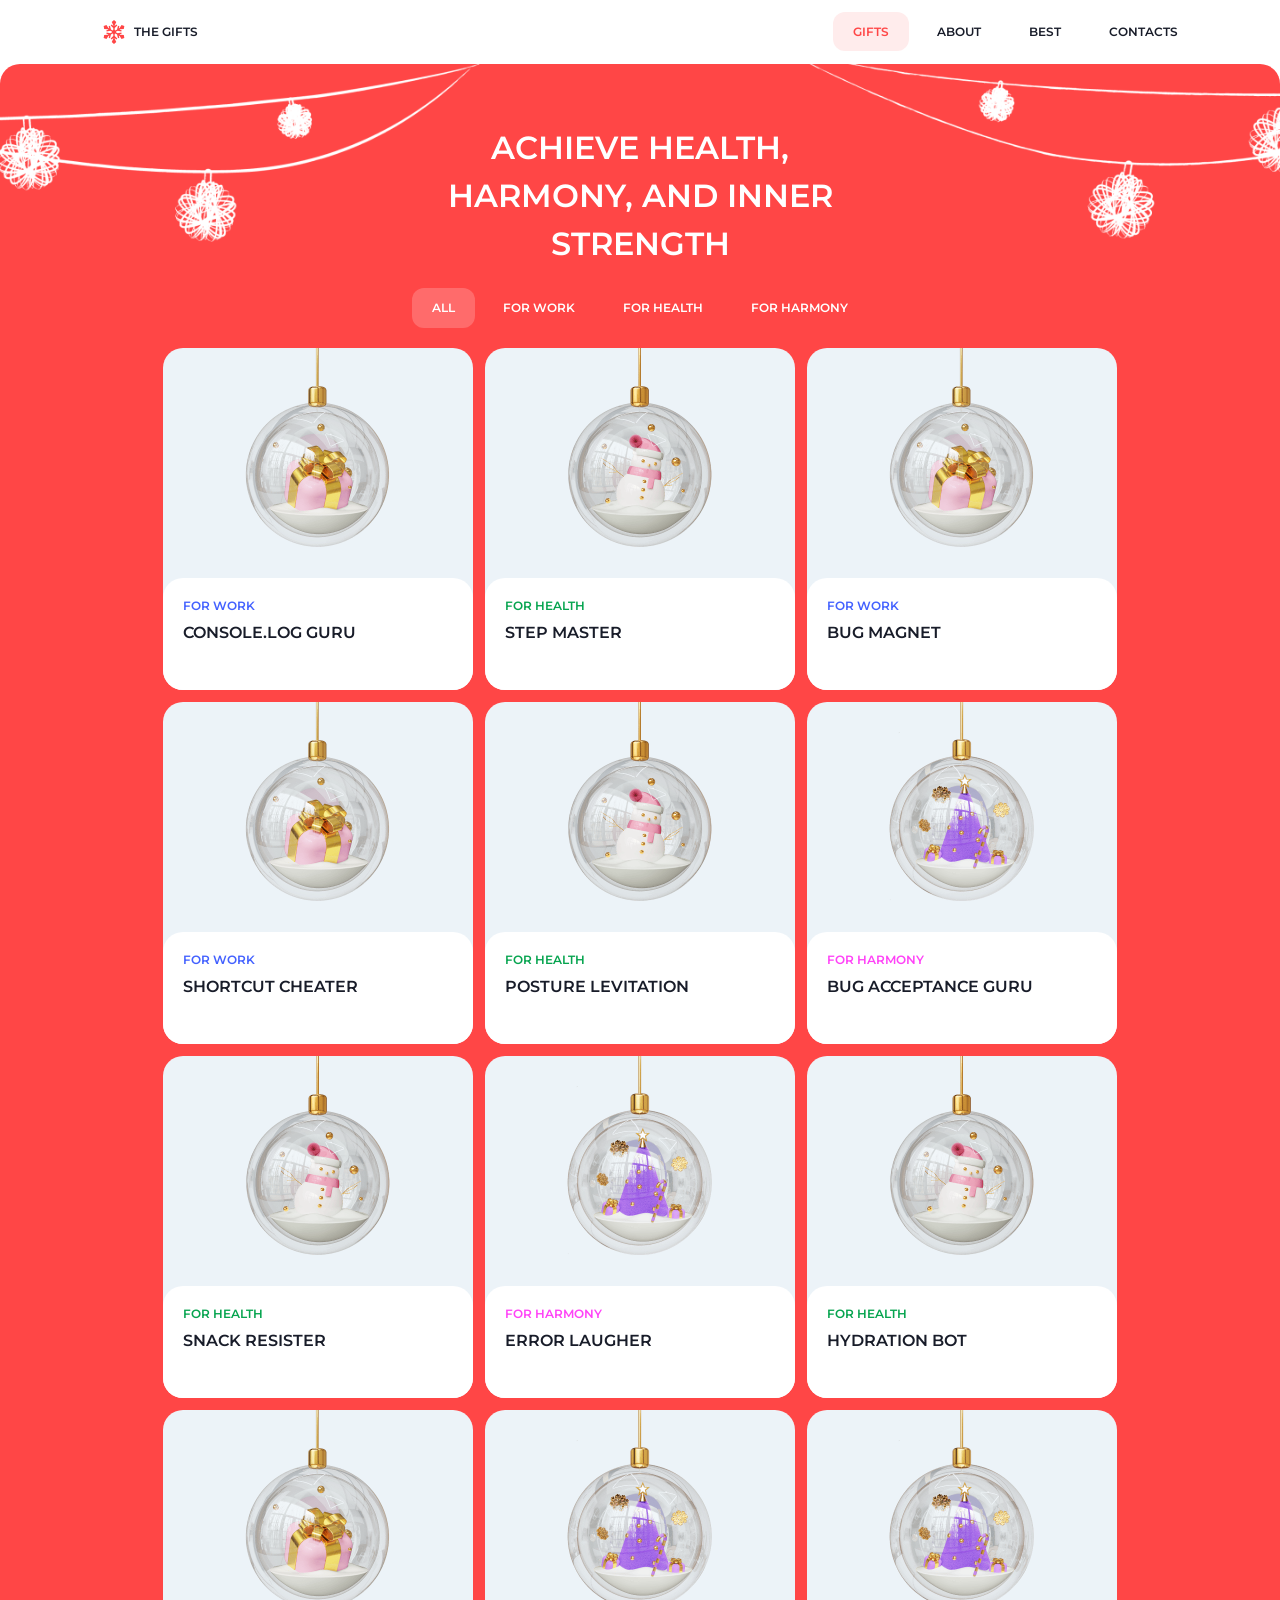
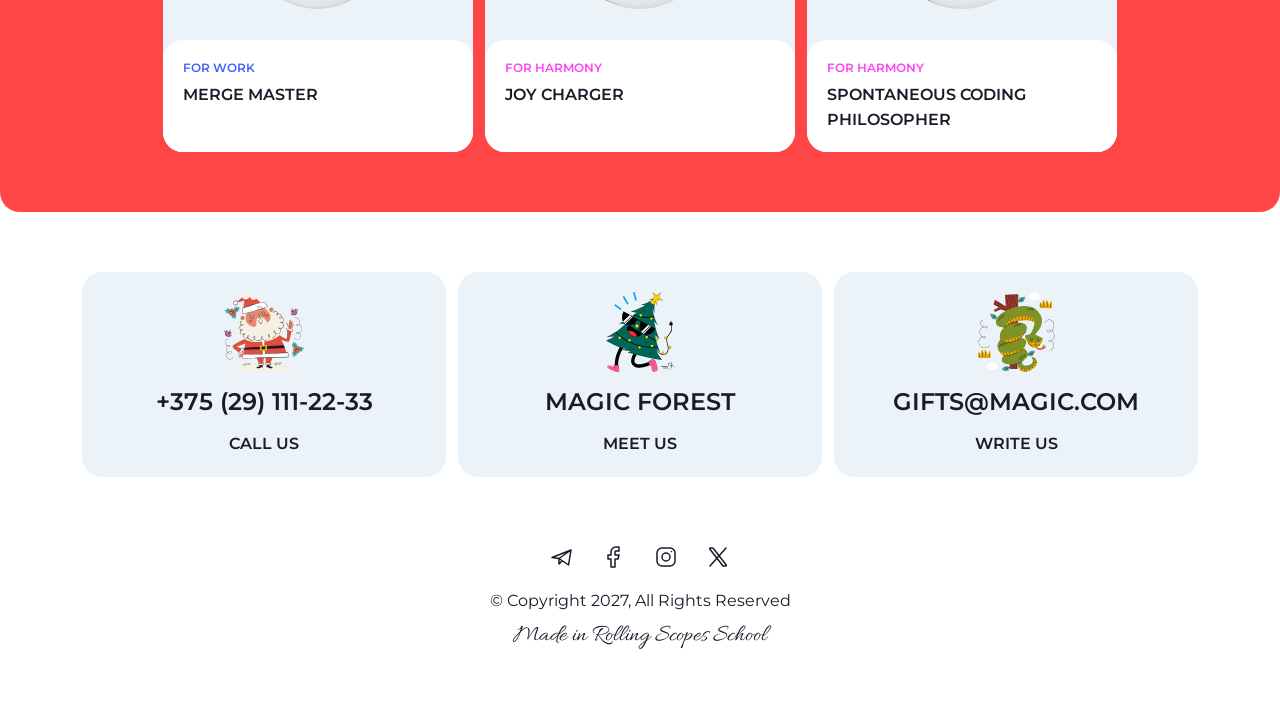
==== commit b31c2adf: "refractor: fix some styles" ====
--- a/pages/gifts.html
+++ b/pages/gifts.html
@@ -17,7 +17,11 @@
 
   <header class="site-header page-max-width">
     <a class="logo flex-center" href="../">
-      <img src="../images/Logo.svg" alt="Christmas Shop Logo">
+      <svg width="24" height="24" viewBox="0 0 24 24" fill="none" xmlns="http://www.w3.org/2000/svg">
+        <path
+          d="M18.2942 14.8224L17.4727 14.3481L19.674 13.7583L19.3102 12.4006L15.7512 13.3542L14.0725 12.385C14.0957 12.26 14.1084 12.1315 14.1084 12C14.1084 11.8684 14.0957 11.7398 14.0725 11.6149L15.7512 10.6457L19.3102 11.5994L19.674 10.2416L17.4727 9.65177L18.2942 9.17747L21.8194 8.96588L22.3385 6.03095L19.5373 5.01305L17.5914 7.96016L16.7699 8.43446L17.3598 6.23317L16.002 5.86939L15.0484 9.42842L13.3688 10.3982C13.1741 10.2315 12.949 10.0997 12.7028 10.0124V8.0742L15.3082 5.46879L14.3143 4.47488L12.7028 6.08633V5.13772L14.2773 1.98876L12 0L9.72272 1.98886L11.2972 5.13782V6.08642L9.68571 4.47497L8.69179 5.46889L11.2972 8.0743V10.0125C11.051 10.0998 10.8259 10.2316 10.6312 10.3983L8.95155 9.42852L7.99793 5.86949L6.6402 6.23326L7.23004 8.43456L6.40855 7.96025L4.46271 5.01314L1.6615 6.03104L2.18059 8.96597L5.70579 9.17757L6.52728 9.65187L4.32599 10.2417L4.68981 11.5994L8.24884 10.6458L9.92747 11.615C9.90433 11.74 9.89158 11.8685 9.89158 12C9.89158 12.1316 9.90428 12.2602 9.92747 12.3851L8.24884 13.3543L4.68981 12.4006L4.32599 13.7584L6.52728 14.3482L5.70579 14.8225L2.18059 15.034L1.6615 17.969L4.46276 18.9869L6.4086 16.0397L7.23014 15.5654L6.64029 17.7667L7.99803 18.1306L8.95165 14.5715L10.6313 13.6018C10.826 13.7684 11.0511 13.9003 11.2972 13.9875V15.9258L8.69189 18.5311L9.6858 19.525L11.2973 17.9135V18.8621L9.72282 22.0111L12.0001 24L14.2774 22.0111L12.7029 18.8621V17.9135L14.3144 19.525L15.3083 18.5311L12.703 15.9258V13.9875C12.9491 13.9003 13.1742 13.7684 13.3689 13.6018L15.0486 14.5715L16.0022 18.1306L17.3599 17.7667L16.7701 15.5654L17.5916 16.0397L19.5375 18.9869L22.3387 17.969L21.8196 15.034L18.2942 14.8224Z"
+          fill="#FF4646" />
+      </svg>
       <h2 class="action-small"> the gifts </h2>
     </a>
 
@@ -453,9 +457,19 @@
     </div>
   </dialog>
 
+  <button class="top-button top-button-hidden">
+    <svg width="24" height="24" viewBox="0 0 24 24" fill="none" xmlns="http://www.w3.org/2000/svg">
+      <path d="M12 5V19" stroke="#FF4646" stroke-linecap="round" stroke-linejoin="round" />
+      <path d="M18 11L12 5" stroke="#FF4646" stroke-linecap="round" stroke-linejoin="round" />
+      <path d="M6 11L12 5" stroke="#FF4646" stroke-linecap="round" stroke-linejoin="round" />
+    </svg>
+  </button>
+
+  <script src="../JS/globalVars.js"></script>
   <script src="../JS/burger.js"></script>
   <script src="../JS/giftsCardFilter.js"></script>
   <script src="../JS/giftModal.js"></script>
+  <script src="../JS/scrollToTop.js"></script>
 </body>
 
 </html>
--- a/styles/main.css
+++ b/styles/main.css
@@ -3,5 +3,5 @@
 @import url("./gifts-page.css");
 @import url("./burger-menu.css");
 @import url("./hover-animations.css");
-@import url("./media-queries.css");
-@import url("./card-modal.css");+@import url("./card-modal.css");
+@import url("./media-queries.css");
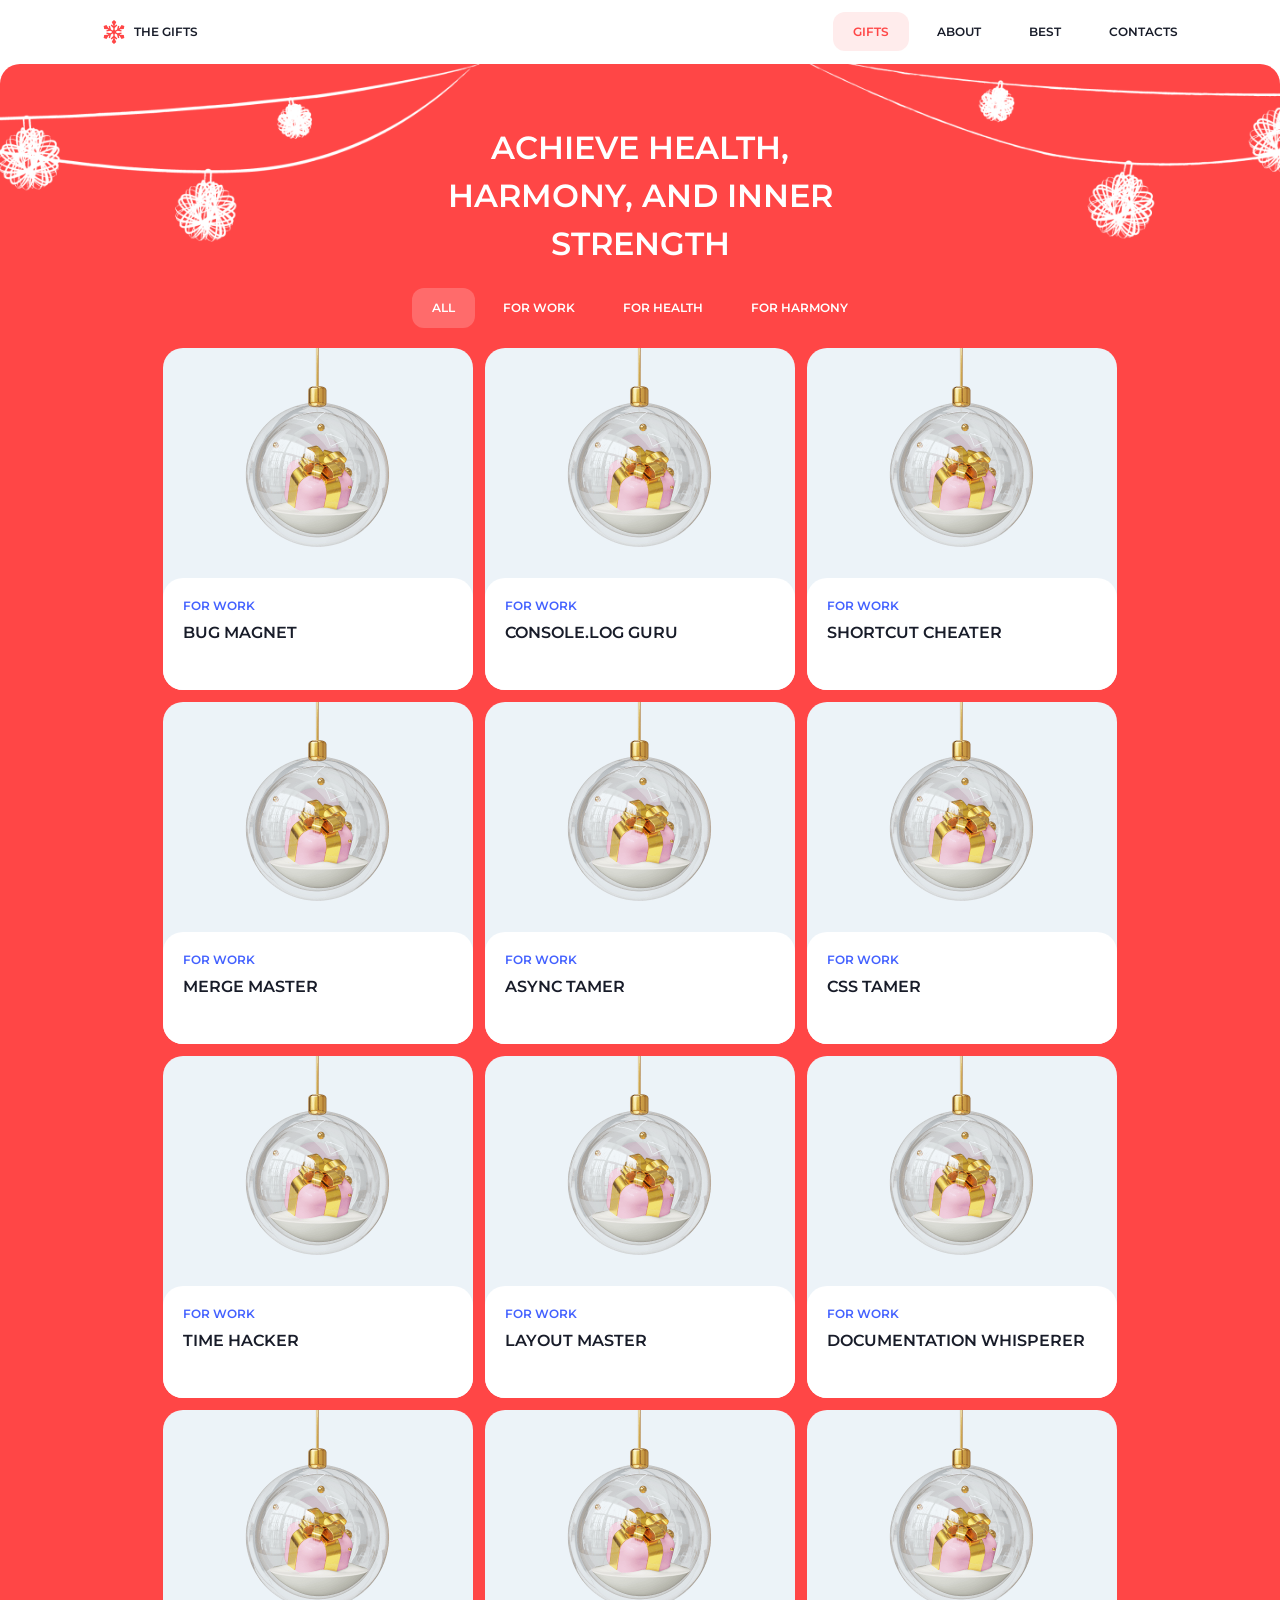
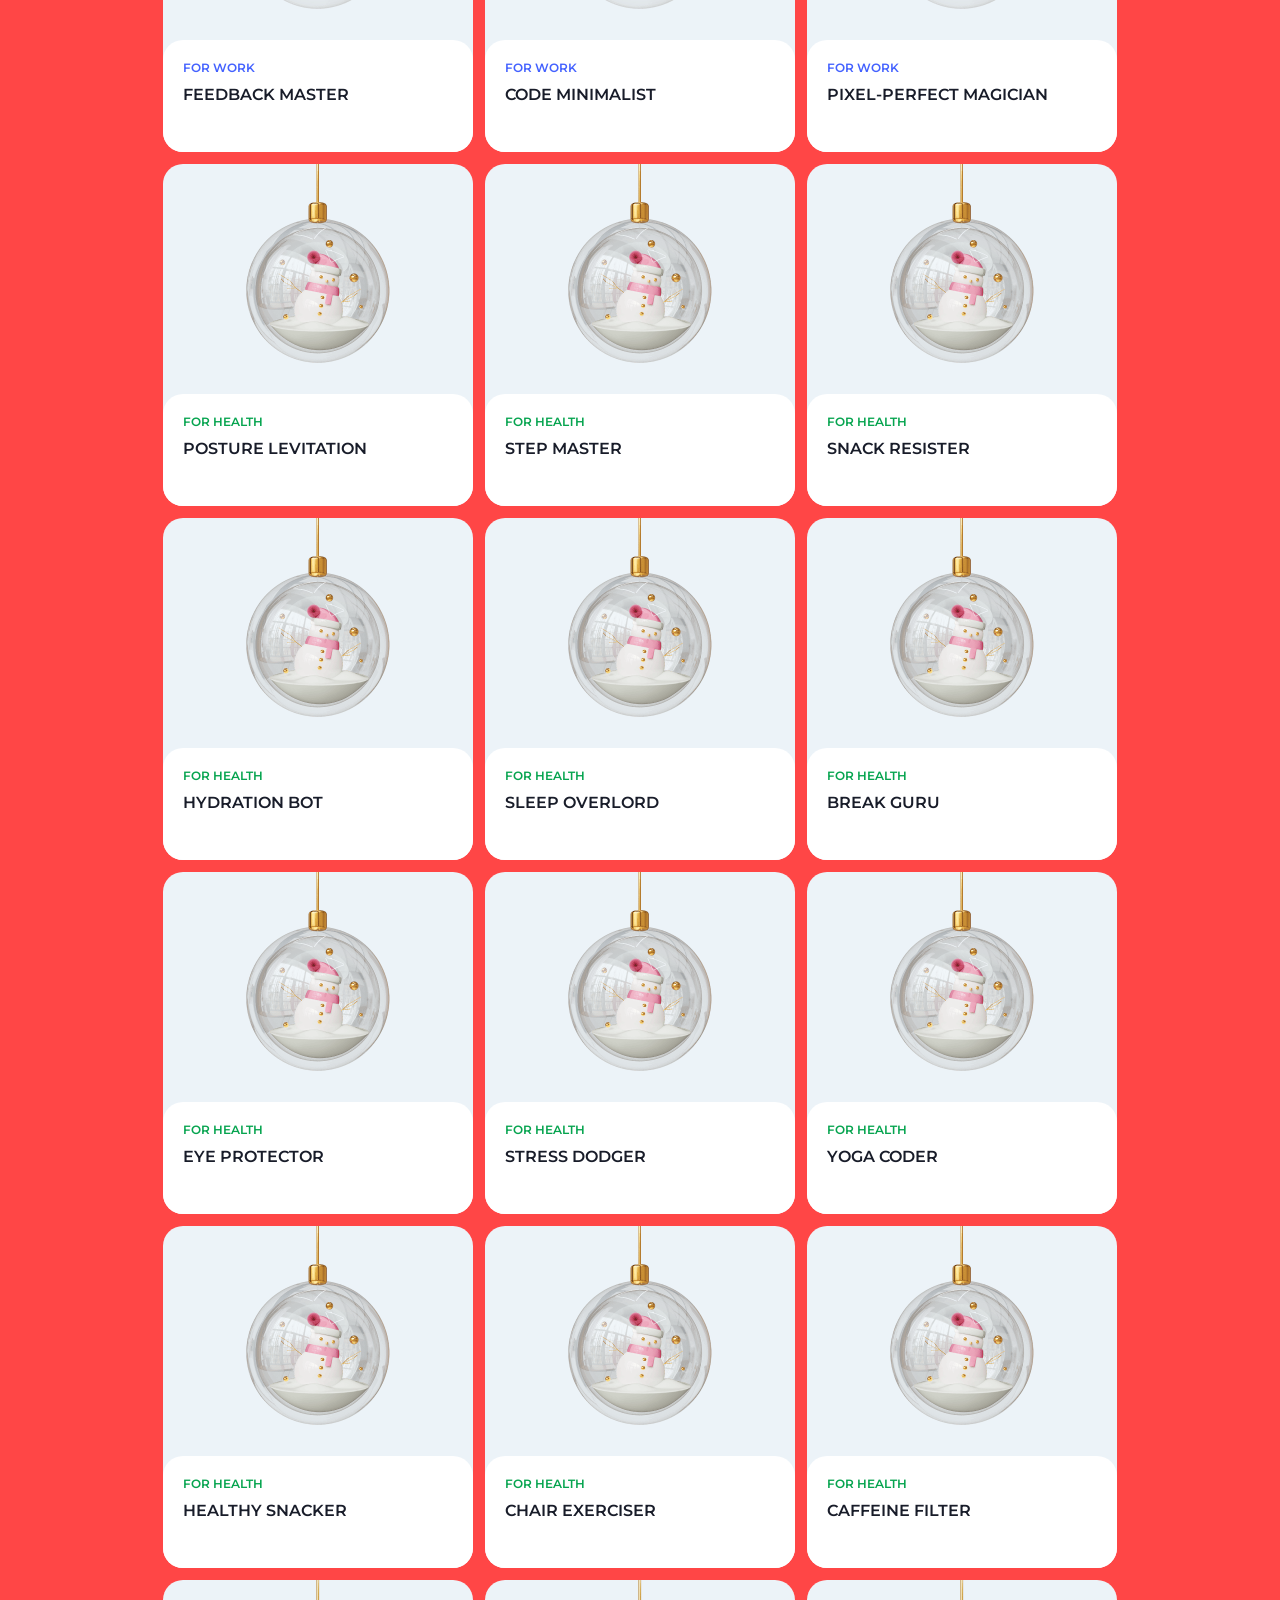
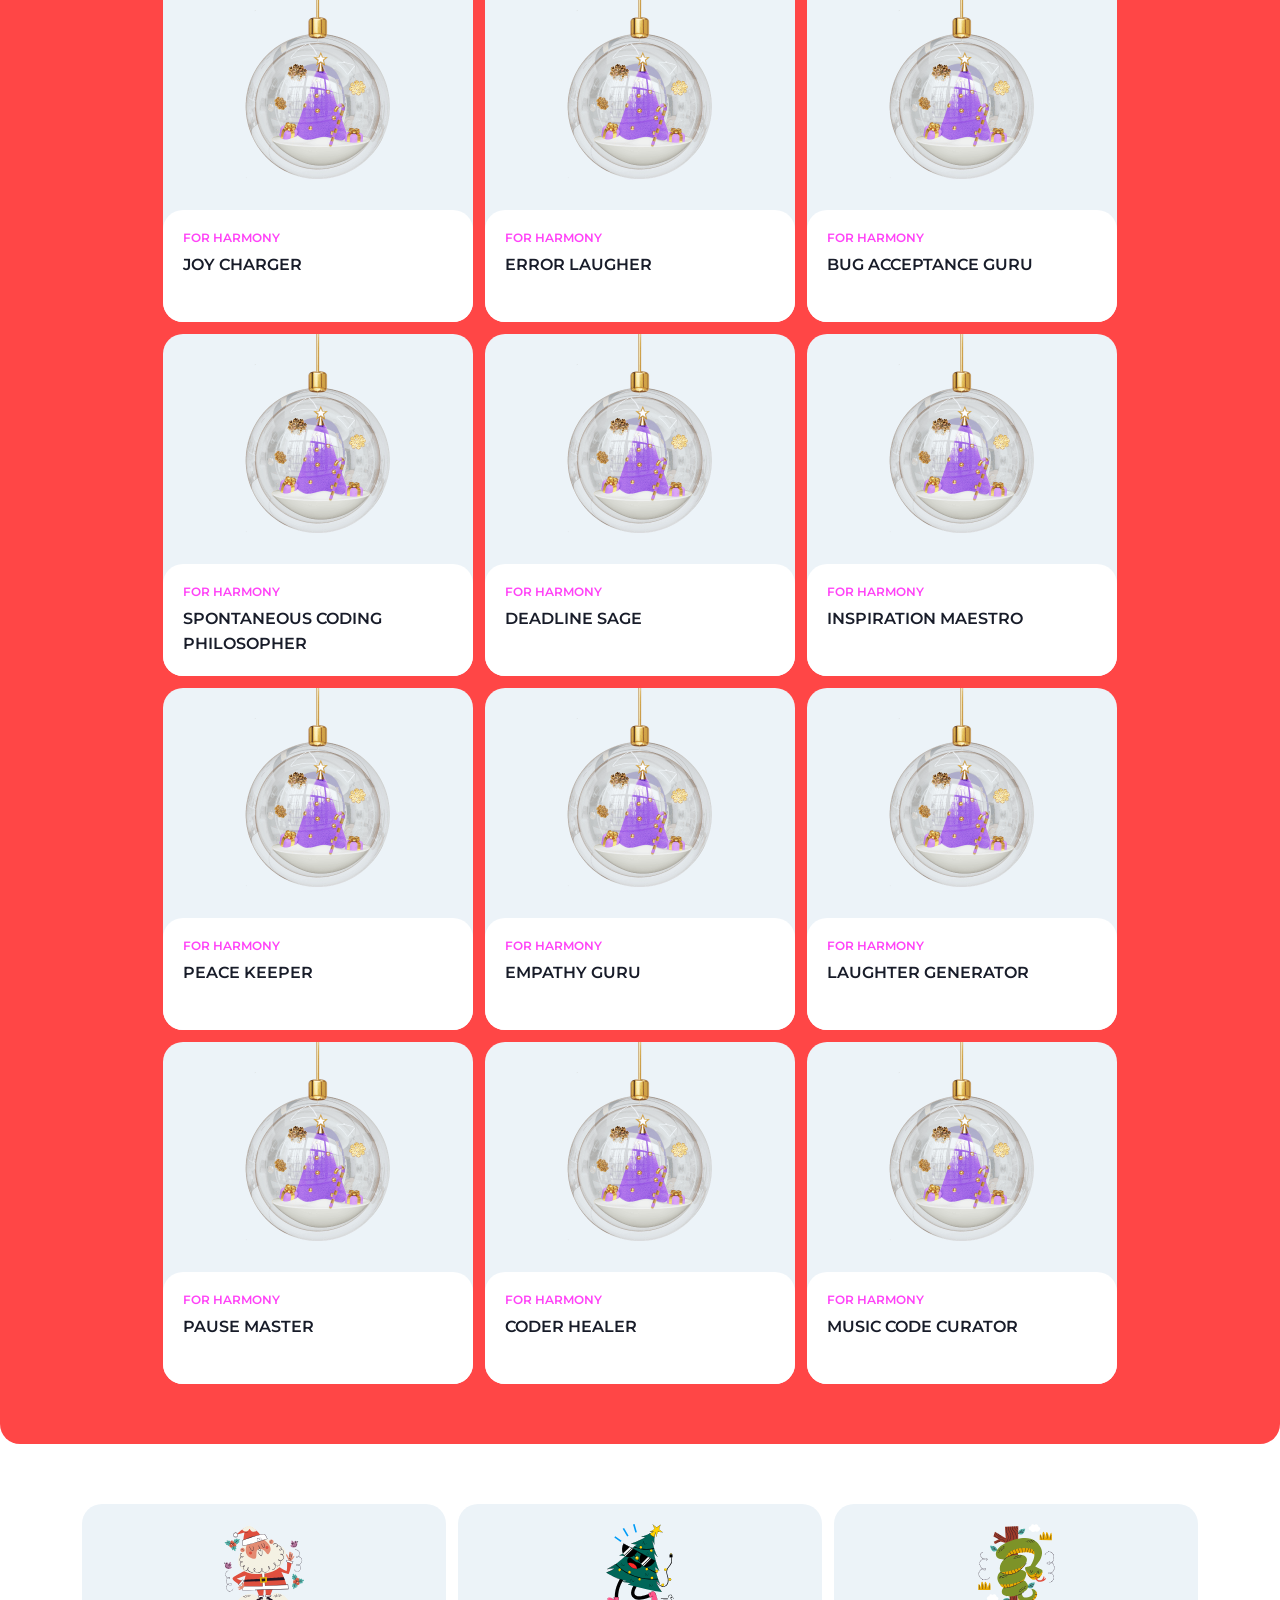
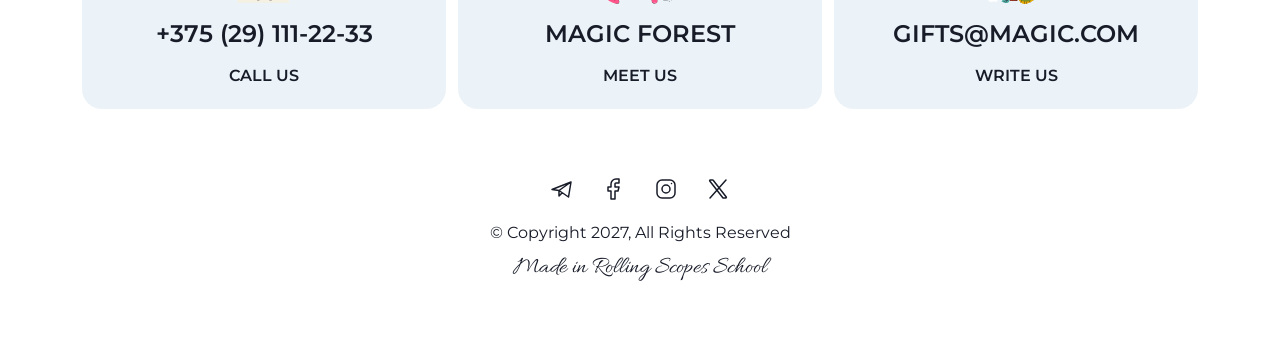
==== commit 6dfddbdd: "feat: create module to make cards from JSON" ====
--- a/pages/gifts.html
+++ b/pages/gifts.html
@@ -65,138 +65,6 @@
           </ul>
 
           <div class="card-container gap-12 text-left">
-            <article class="card" data-card-type="work">
-              <div class="image-container">
-                <img src="../images/gifts/gift-for-work.png" alt="Gift for work">
-              </div>
-
-              <div class="card-text">
-                <span class="card-tag">For work</span>
-                <h2 class="card-title">Console.log Guru</h2>
-              </div>
-            </article>
-
-            <article class="card" data-card-type="health">
-              <div class="image-container">
-                <img src="../images/gifts/gift-for-health.png" alt="Gift for health">
-              </div>
-
-              <div class="card-text">
-                <span class="card-tag">For health</span>
-                <h2 class="card-title">Step master</h2>
-              </div>
-            </article>
-
-            <article class="card" data-card-type="work">
-              <div class="image-container">
-                <img src="../images/gifts/gift-for-work.png" alt="Gift for work">
-              </div>
-
-              <div class="card-text">
-                <span class="card-tag">For work</span>
-                <h2 class="card-title">Bug Magnet</h2>
-              </div>
-            </article>
-
-            <article class="card" data-card-type="work">
-              <div class="image-container">
-                <img src="../images/gifts/gift-for-work.png" alt="Gift for work">
-              </div>
-
-              <div class="card-text">
-                <span class="card-tag">For work</span>
-                <h2 class="card-title">Shortcut Cheater</h2>
-              </div>
-            </article>
-
-            <article class="card" data-card-type="health">
-              <div class="image-container">
-                <img src="../images/gifts/gift-for-health.png" alt="Gift for health">
-              </div>
-
-              <div class="card-text">
-                <span class="card-tag">For health</span>
-                <h2 class="card-title">Posture Levitation</h2>
-              </div>
-            </article>
-
-            <article class="card" data-card-type="harmony">
-              <div class="image-container">
-                <img src="../images/gifts/gift-for-harmony.png" alt="Gift for harmony">
-              </div>
-
-              <div class="card-text">
-                <span class="card-tag">For harmony</span>
-                <h2 class="card-title">Bug Acceptance Guru</h2>
-              </div>
-            </article>
-
-            <article class="card" data-card-type="health">
-              <div class="image-container">
-                <img src="../images/gifts/gift-for-health.png" alt="Gift for health">
-              </div>
-
-              <div class="card-text">
-                <span class="card-tag">For health</span>
-                <h2 class="card-title">Snack Resister</h2>
-              </div>
-            </article>
-
-            <article class="card" data-card-type="harmony">
-              <div class="image-container">
-                <img src="../images/gifts/gift-for-harmony.png" alt="Gift for harmony">
-              </div>
-
-              <div class="card-text">
-                <span class="card-tag">For harmony</span>
-                <h2 class="card-title">Error Laugher</h2>
-              </div>
-            </article>
-
-            <article class="card" data-card-type="health">
-              <div class="image-container">
-                <img src="../images/gifts/gift-for-health.png" alt="Gift for health">
-              </div>
-
-              <div class="card-text">
-                <span class="card-tag">For health</span>
-                <h2 class="card-title">Hydration Bot</h2>
-              </div>
-            </article>
-
-            <article class="card" data-card-type="work">
-              <div class="image-container">
-                <img src="../images/gifts/gift-for-work.png" alt="Gift for work">
-              </div>
-
-              <div class="card-text">
-                <span class="card-tag">For work</span>
-                <h2 class="card-title">Merge Master</h2>
-              </div>
-            </article>
-
-            <article class="card" data-card-type="harmony">
-              <div class="image-container">
-                <img src="../images/gifts/gift-for-harmony.png" alt="Gift for harmony">
-              </div>
-
-              <div class="card-text">
-                <span class="card-tag">For harmony</span>
-                <h2 class="card-title">Joy Charger</h2>
-              </div>
-            </article>
-
-            <article class="card" data-card-type="harmony">
-              <div class="image-container">
-                <img src="../images/gifts/gift-for-harmony.png" alt="Gift for harmony">
-              </div>
-
-              <div class="card-text">
-                <span class="card-tag">For harmony</span>
-                <h2 class="card-title">Spontaneous Coding Philosopher</h2>
-              </div>
-            </article>
-
           </div>
         </div>
       </section>
@@ -465,10 +333,11 @@
     </svg>
   </button>
 
-  <script src="../JS/globalVars.js"></script>
+  <script type="module" src="../JS/globalVars.js"></script>
   <script src="../JS/burger.js"></script>
-  <script src="../JS/giftsCardFilter.js"></script>
-  <script src="../JS/giftModal.js"></script>
+  <script type="module" src="../JS/giftCardCreator.js"></script>
+  <script type="module" src="../JS/giftsCardFilter.js"></script>
+
   <script src="../JS/scrollToTop.js"></script>
 </body>
 
